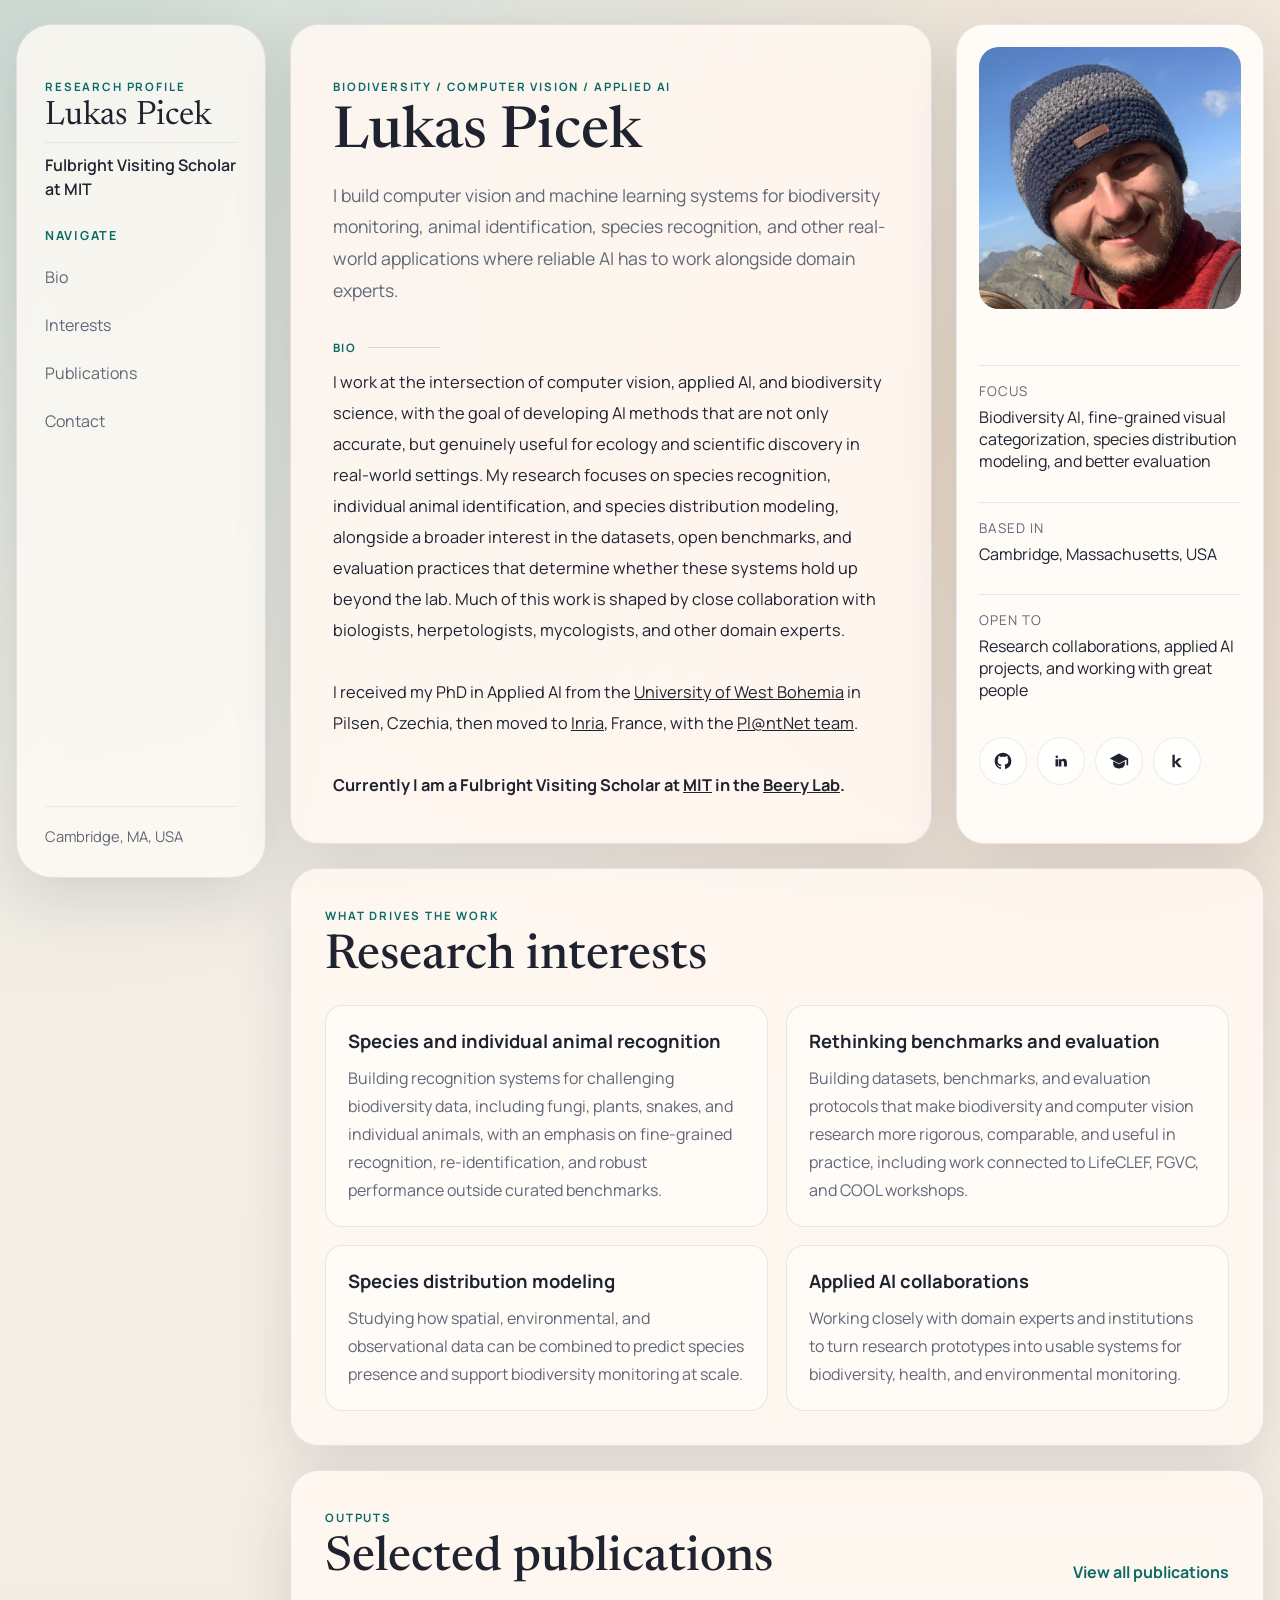
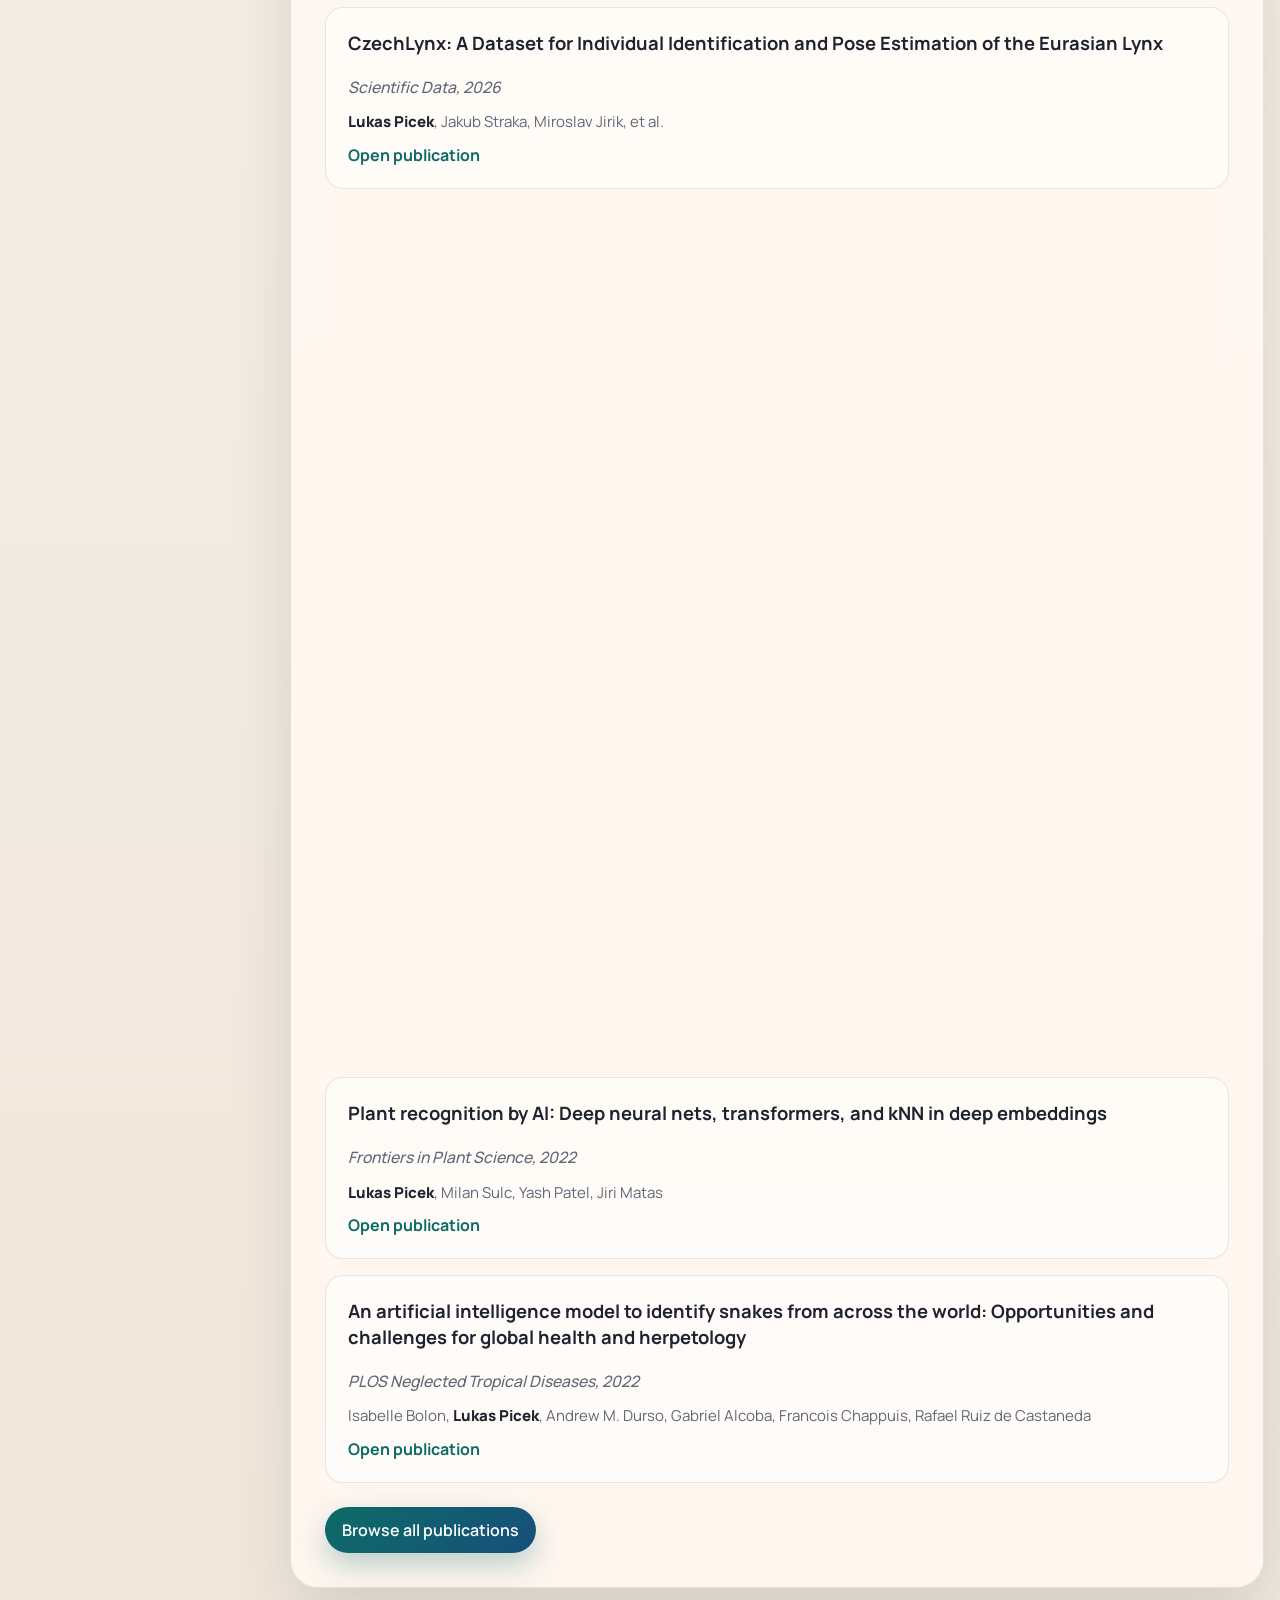
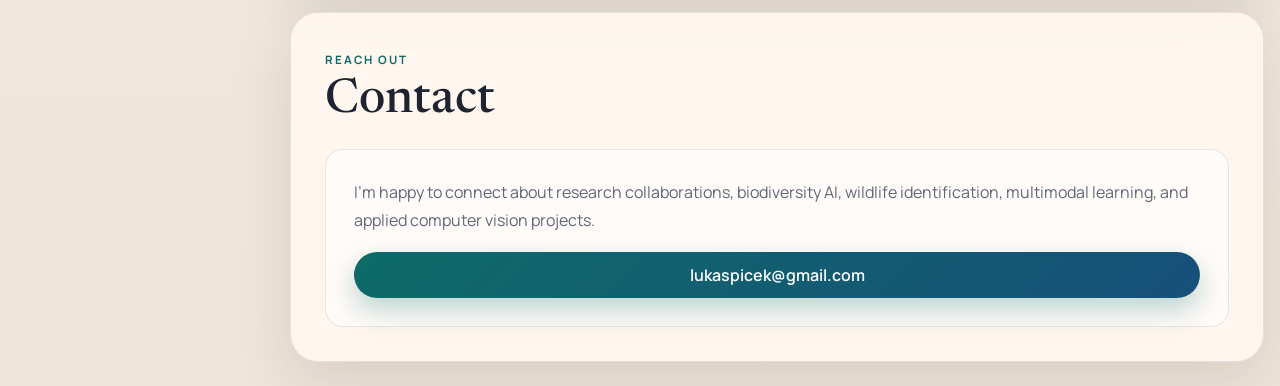
==== index.html @ 37bd2358 "Initial commit. First version with Publication List." ====
<!DOCTYPE html>
<html lang="en">
  <head>
    <meta charset="UTF-8" />
    <meta name="viewport" content="width=device-width, initial-scale=1.0" />
    <title>Research Profile</title>
    <meta
      name="description"
      content="A research profile site for showcasing publications, projects, and academic work."
    />
    <link rel="preconnect" href="https://fonts.googleapis.com" />
    <link rel="preconnect" href="https://fonts.gstatic.com" crossorigin />
    <link
      href="https://fonts.googleapis.com/css2?family=Newsreader:opsz,wght@6..72,400;6..72,500;6..72,700&family=Manrope:wght@400;500;600;700&display=swap"
      rel="stylesheet"
    />
    <link rel="stylesheet" href="./styles.css" />
    <script defer src="./data/profile-base.js"></script>
    <script defer src="./data/publications.js"></script>
    <script defer src="./js/common.js"></script>
    <script defer src="./js/home.js"></script>
  </head>
  <body>
    <div class="page-shell">
      <aside class="sidebar">
        <div class="sidebar__inner">
          <div class="sidebar__top">
            <a class="brand" href="#top">
              <span class="brand__eyebrow">Research Profile</span>
              <span id="nav-name" class="brand__name">Your Name</span>
            </a>

            <div class="sidebar__identity">
              <p id="nav-role" class="sidebar__role">Assistant Professor of Something Interesting</p>
            </div>
          </div>

          <div class="sidebar__middle">
            <p class="sidebar__label">Navigate</p>
            <nav class="site-nav" aria-label="Section navigation">
              <a href="#bio">Bio</a>
              <a href="#interests">Interests</a>
              <a href="#publications">Publications</a>
              <a href="#contact">Contact</a>
            </nav>
          </div>

          <div class="sidebar__meta">
            <p>Cambridge, MA, USA</p>
          </div>
        </div>
      </aside>

      <main id="top" class="content">
        <section class="hero">
          <div class="hero__copy">
            <p id="hero-kicker" class="hero__kicker">Computing x Society x Systems</p>
            <h1 id="hero-name">Your Name</h1>
            <p id="hero-summary" class="hero__summary">
              I study how machine learning systems can support rigorous, human-centered
              research in high-stakes domains.
            </p>

            <div class="hero__bio">
              <div class="hero__bio-header">
                <span class="hero__bio-label">Bio</span>
              </div>
              <p id="bio-paragraph-1" class="hero__bio-block"></p>
            </div>
          </div>

          <div class="hero__card">
            <div class="portrait-frame">
              <img
                id="profile-image"
                src="https://images.unsplash.com/photo-1494790108377-be9c29b29330?auto=format&fit=crop&w=900&q=80"
                alt="Portrait placeholder for researcher profile"
              />
            </div>

            <dl class="quick-facts">
              <div>
                <dt>Focus</dt>
                <dd id="fact-focus">Trustworthy AI, HCI, computational social science</dd>
              </div>
              <div>
                <dt>Based in</dt>
                <dd id="fact-location">New York, NY</dd>
              </div>
              <div>
                <dt>Open to</dt>
                <dd id="fact-collab">Collaborations, advising, invited talks</dd>
              </div>
            </dl>

            <div id="hero-links" class="link-row hero__links-under-photo" aria-label="External profile links"></div>
          </div>
        </section>

        <section id="interests" class="panel">
          <div class="section-heading">
            <span>What drives the work</span>
            <h2>Research interests</h2>
          </div>
          <div id="interests-list" class="interest-grid"></div>
        </section>

        <section id="publications" class="panel">
          <div class="section-heading section-heading--with-action">
            <div>
              <span>Outputs</span>
              <h2>Selected publications</h2>
            </div>
            <a class="section-link" href="./publications.html">View all publications</a>
          </div>
          <div id="publications-list" class="stack-list"></div>
          <div class="panel__actions">
            <a class="button-link" href="./publications.html">Browse all publications</a>
          </div>
        </section>

        <section id="contact" class="panel panel--contact">
          <div class="section-heading">
            <span>Reach out</span>
            <h2>Contact</h2>
          </div>
          <div class="contact-card">
            <p id="contact-copy">
              I’m always happy to connect about research collaborations, speaking
              invitations, and opportunities for students.
            </p>
            <a id="contact-email" class="button-link" href="mailto:your.email@example.com">
              your.email@example.com
            </a>
          </div>
        </section>
      </main>
    </div>
  </body>
</html>
---- styles.css ----
:root {
  --bg: #f4efe7;
  --bg-soft: rgba(255, 251, 246, 0.78);
  --surface: rgba(255, 248, 241, 0.9);
  --surface-strong: rgba(255, 252, 248, 0.97);
  --text: #1f2330;
  --muted: #616776;
  --accent: #0d6b67;
  --accent-soft: rgba(13, 107, 103, 0.12);
  --line: rgba(31, 35, 48, 0.1);
  --shadow: 0 20px 60px rgba(31, 35, 48, 0.12);
  --radius: 28px;
  --radius-sm: 18px;
  --sidebar-width: 250px;
}

* {
  box-sizing: border-box;
}

html {
  scroll-behavior: smooth;
}

body {
  margin: 0;
  min-height: 100vh;
  font-family: "Manrope", "Avenir Next", "Segoe UI", sans-serif;
  color: var(--text);
  background:
    radial-gradient(circle at top left, rgba(13, 107, 103, 0.18), transparent 28%),
    radial-gradient(circle at 85% 12%, rgba(183, 125, 74, 0.22), transparent 24%),
    linear-gradient(180deg, #f7f2eb 0%, #efe6da 100%);
}

img {
  max-width: 100%;
  display: block;
}

a {
  color: inherit;
}

.page-shell {
  width: min(1380px, calc(100% - 32px));
  margin: 24px auto;
  display: grid;
  grid-template-columns: var(--sidebar-width) minmax(0, 1fr);
  gap: 24px;
}

.page-shell--subpage {
  align-items: start;
}

.sidebar,
.panel,
.hero__card {
  backdrop-filter: blur(18px);
  -webkit-backdrop-filter: blur(18px);
}

.sidebar {
  position: sticky;
  top: 24px;
  align-self: start;
  min-height: calc(100vh - 48px);
  border: 1px solid var(--line);
  background: var(--bg-soft);
  border-radius: calc(var(--radius) + 8px);
  box-shadow: var(--shadow);
}

.sidebar__inner {
  display: flex;
  flex-direction: column;
  justify-content: flex-start;
  min-height: calc(100vh - 48px);
  padding: 28px;
}

.sidebar__top,
.sidebar__middle {
  display: grid;
  gap: 12px;
  margin-top: 26px;
}

.sidebar__top {
  gap: 10px;
}

.brand {
  display: inline-flex;
  flex-direction: column;
  gap: 6px;
  text-decoration: none;
}

.brand__eyebrow,
.section-heading span,
.hero__kicker {
  text-transform: uppercase;
  letter-spacing: 0.16em;
  font-size: 0.72rem;
  font-weight: 700;
  color: var(--accent);
}

.brand__name {
  font-family: "Newsreader", Georgia, serif;
  font-size: 2.1rem;
  line-height: 0.96;
}

.sidebar__identity {
  display: grid;
  gap: 6px;
  padding-top: 10px;
  border-top: 1px solid rgba(31, 35, 48, 0.08);
}

.sidebar__role,
.sidebar__label,
.sidebar__meta p {
  margin: 0;
}

.sidebar__role {
  color: var(--text);
  font-weight: 600;
  line-height: 1.5;
}

.sidebar__label {
  text-transform: uppercase;
  letter-spacing: 0.14em;
  font-size: 0.78rem;
  font-weight: 700;
  color: var(--accent);
}

.site-nav {
  display: grid;
  gap: 6px;
}

.site-nav a {
  display: block;
  padding: 10px 0;
  border-radius: 14px;
  text-decoration: none;
  color: var(--muted);
  transition: color 180ms ease, transform 180ms ease, background 180ms ease;
}

.site-nav a:hover,
.site-nav a:focus-visible,
.site-nav a[aria-current="page"] {
  background: rgba(255, 255, 255, 0.72);
  color: var(--text);
  transform: translateX(4px);
}

.sidebar__meta {
  margin-top: auto;
  padding-top: 18px;
  border-top: 1px solid rgba(31, 35, 48, 0.08);
  color: var(--muted);
  font-size: 0.92rem;
  line-height: 1.6;
}

.content {
  display: grid;
  gap: 24px;
}

.hero {
  display: grid;
  grid-template-columns: minmax(0, 1.5fr) minmax(260px, 0.72fr);
  gap: 24px;
  align-items: stretch;
}

.hero__copy,
.panel,
.hero__card {
  border: 1px solid var(--line);
  border-radius: var(--radius);
  background: var(--surface);
  box-shadow: var(--shadow);
}

.hero__copy {
  position: relative;
  overflow: hidden;
  padding: 42px;
}

.hero__copy::after {
  content: "";
  position: absolute;
  inset: auto -10% -35% auto;
  width: 240px;
  height: 240px;
  border-radius: 999px;
  background: linear-gradient(135deg, rgba(13, 107, 103, 0.18), rgba(183, 125, 74, 0.05));
}

.hero h1,
.section-heading h2 {
  margin: 0;
  font-family: "Newsreader", Georgia, serif;
  font-weight: 500;
}

.hero h1 {
  margin-top: 12px;
  font-size: clamp(2.2rem, 4.6vw, 3.6rem);
  line-height: 0.98;
  max-width: 11ch;
}

.hero__summary {
  max-width: 58ch;
  font-size: 1.1rem;
  line-height: 1.8;
  color: var(--muted);
}

.hero__bio {
  margin-top: 34px;
  display: grid;
  gap: 12px;
  max-width: 64ch;
  position: relative;
  z-index: 1;
}

.hero__bio-header {
  display: flex;
  align-items: center;
  gap: 12px;
}

.hero__bio-header::after {
  content: "";
  width: 72px;
  height: 1px;
  background: rgba(31, 35, 48, 0.14);
}

.hero__bio-label {
  text-transform: uppercase;
  letter-spacing: 0.12em;
  font-size: 0.72rem;
  font-weight: 700;
  color: var(--accent);
}

.hero__bio-block {
  margin: 0;
  color: var(--text);
  font-size: 1.02rem;
  line-height: 1.9;
  text-wrap: pretty;
}

.link-row {
  display: flex;
  flex-wrap: wrap;
  gap: 12px;
  position: relative;
  z-index: 1;
}

.hero__links-under-photo {
  padding-top: 4px;
  gap: 10px;
}

.profile-link,
.button-link {
  display: inline-flex;
  align-items: center;
  justify-content: center;
  min-height: 46px;
  padding: 0 16px;
  border-radius: 999px;
  text-decoration: none;
  font-weight: 600;
  border: 1px solid transparent;
  transition: transform 180ms ease, box-shadow 180ms ease, background 180ms ease;
}

.profile-link {
  width: 48px;
  height: 48px;
  min-width: 48px;
  min-height: 48px;
  background: rgba(255, 255, 255, 0.78);
  border-color: rgba(31, 35, 48, 0.08);
  padding: 0;
  border-radius: 999px;
  aspect-ratio: 1 / 1;
}

.button-link {
  color: white;
  background: linear-gradient(135deg, #0d6b67, #174f7a);
  box-shadow: 0 12px 28px rgba(13, 107, 103, 0.28);
}

.profile-link:hover,
.profile-link:focus-visible,
.button-link:hover,
.button-link:focus-visible {
  transform: translateY(-2px);
}

.profile-link svg {
  width: 20px;
  height: 20px;
  fill: currentColor;
}

.hero__card {
  padding: 22px;
  display: grid;
  gap: 20px;
  background: var(--surface-strong);
}

.portrait-frame {
  overflow: hidden;
  aspect-ratio: 1 / 1;
  border-radius: calc(var(--radius) - 8px);
  background: linear-gradient(180deg, #d8e4de, #f2ded0);
}

.portrait-frame img {
  width: 100%;
  height: 100%;
  object-fit: cover;
  object-position: center 28%;
}

.quick-facts {
  display: grid;
  gap: 18px;
  margin: 0;
}

.quick-facts div {
  padding-top: 16px;
  border-top: 1px solid var(--line);
}

.quick-facts dt {
  margin-bottom: 6px;
  color: var(--muted);
  font-size: 0.84rem;
  text-transform: uppercase;
  letter-spacing: 0.08em;
}

.quick-facts dd {
  margin: 0;
  font-size: 1rem;
}

.panel {
  padding: 34px;
}

.panel__actions {
  margin-top: 24px;
}

.section-heading {
  margin-bottom: 24px;
}

.section-heading--with-action {
  display: flex;
  align-items: end;
  justify-content: space-between;
  gap: 16px;
}

.section-heading h2 {
  margin-top: 8px;
  font-size: clamp(2rem, 4vw, 3rem);
}

.section-link {
  text-decoration: none;
  color: var(--accent);
  font-weight: 700;
  white-space: nowrap;
}

.interest-grid,
.card-grid {
  display: grid;
  gap: 18px;
}

.interest-grid {
  grid-template-columns: repeat(2, minmax(0, 1fr));
}

.interest-card,
.project-card,
.publication-item,
.timeline-item,
.contact-card {
  border: 1px solid var(--line);
  border-radius: var(--radius-sm);
  background: rgba(255, 255, 255, 0.58);
}

.interest-card,
.project-card,
.publication-item,
.timeline-item {
  padding: 22px;
}

.interest-card h3,
.project-card h3,
.publication-item h3 {
  margin: 0 0 10px;
  font-size: 1.15rem;
}

.interest-card p,
.project-card p,
.publication-item p,
.timeline-item p,
.contact-card p {
  margin: 0;
  line-height: 1.75;
  color: var(--muted);
}

.project-card {
  display: grid;
  gap: 14px;
}

.project-card__meta {
  font-size: 0.88rem;
  color: var(--accent);
  font-weight: 700;
  letter-spacing: 0.08em;
  text-transform: uppercase;
}

.project-card__link {
  width: fit-content;
  color: var(--accent);
  text-decoration: none;
  font-weight: 700;
}

.stack-list,
.timeline {
  display: grid;
  gap: 16px;
}

.publication-item {
  position: relative;
  display: grid;
  gap: 8px;
}

.publication-item__meta {
  max-width: calc(100% - 132px);
  color: var(--text);
  font-size: 0.98rem;
  font-style: italic;
  font-weight: 500;
  line-height: 1.6;
}

.publication-item__authors {
  margin-top: 2px;
  color: var(--muted);
  font-size: 0.94rem;
  line-height: 1.7;
}

.publication-item__authors strong {
  color: var(--text);
  font-weight: 800;
}

.publication-year-group {
  display: grid;
  gap: 16px;
}

.publication-year-group + .publication-year-group {
  margin-top: 8px;
}

.publication-year-group__header {
  display: grid;
  gap: 6px;
}

.publication-year-group__year {
  margin: 0;
  font-family: "Newsreader", Georgia, serif;
  font-size: 2rem;
  font-weight: 500;
  line-height: 1;
}

.publication-filter-bar {
  display: flex;
  flex-wrap: wrap;
  align-items: center;
  gap: 12px 16px;
}

.publication-filter-bar--hero {
  margin-top: 18px;
}

.publication-filters {
  display: flex;
  flex-wrap: wrap;
  gap: 10px;
  margin-bottom: 22px;
  flex: 1 1 100%;
}

.publication-filters--hero {
  margin-bottom: 0;
}

.publication-year-filter {
  display: flex;
  align-items: center;
  gap: 10px;
}

.publication-year-filter__label {
  color: var(--accent);
  font-size: 0.82rem;
  font-weight: 700;
  letter-spacing: 0.08em;
  text-transform: uppercase;
}

.publication-year-filter__select {
  min-height: 40px;
  padding: 0 40px 0 14px;
  border: 1px solid rgba(31, 35, 48, 0.08);
  border-radius: 999px;
  background: rgba(255, 255, 255, 0.7);
  color: var(--text);
  font: inherit;
  font-size: 0.92rem;
  appearance: none;
  -webkit-appearance: none;
  -moz-appearance: none;
  background-image:
    linear-gradient(45deg, transparent 50%, var(--muted) 50%),
    linear-gradient(135deg, var(--muted) 50%, transparent 50%);
  background-position:
    calc(100% - 18px) calc(50% - 2px),
    calc(100% - 12px) calc(50% - 2px);
  background-size: 6px 6px, 6px 6px;
  background-repeat: no-repeat;
}

.publication-filter {
  display: inline-flex;
  align-items: center;
  min-height: 38px;
  padding: 0 14px;
  border: 1px solid rgba(31, 35, 48, 0.08);
  border-radius: 999px;
  background: rgba(255, 255, 255, 0.7);
  color: var(--muted);
  font: inherit;
  font-size: 0.9rem;
  font-weight: 600;
  cursor: pointer;
  transition: background 180ms ease, color 180ms ease, transform 180ms ease, border-color 180ms ease;
}

.publication-filter:hover,
.publication-filter:focus-visible {
  color: var(--text);
  transform: translateY(-1px);
}

.publication-filter.is-active {
  background: rgba(13, 107, 103, 0.12);
  border-color: rgba(13, 107, 103, 0.2);
  color: var(--accent);
}

.publication-empty-state {
  margin: 0;
  padding: 18px 0 4px;
  color: var(--muted);
  line-height: 1.7;
}

.publication-item__badge {
  position: absolute;
  top: 18px;
  right: 18px;
  display: inline-flex;
  align-items: center;
  gap: 6px;
  padding: 7px 10px;
  border-radius: 999px;
  background: var(--accent-soft);
  color: var(--accent);
  font-size: 0.82rem;
  font-weight: 700;
  line-height: 1;
  letter-spacing: 0.04em;
  text-transform: uppercase;
}

.publication-item__badge-icon {
  font-size: 0.8rem;
  line-height: 1;
}

.timeline-item {
  display: grid;
  grid-template-columns: 140px minmax(0, 1fr);
  gap: 18px;
  align-items: start;
}

.timeline-item__body {
  display: grid;
  gap: 10px;
}

.timeline-item time {
  font-weight: 700;
  color: var(--accent);
}

.contact-card {
  padding: 28px;
  display: grid;
  gap: 18px;
}

.subpage-shell {
  width: min(1080px, calc(100% - 32px));
  margin: 24px auto 40px;
  display: grid;
  gap: 24px;
}

.subpage-hero {
  border: 1px solid var(--line);
  border-radius: calc(var(--radius) + 8px);
  background: var(--bg-soft);
  box-shadow: var(--shadow);
  padding: 32px;
  backdrop-filter: blur(18px);
  -webkit-backdrop-filter: blur(18px);
}

.subpage-hero h1 {
  margin: 10px 0 12px;
  font-family: "Newsreader", Georgia, serif;
  font-size: clamp(2.2rem, 4.6vw, 3.6rem);
  font-weight: 500;
  line-height: 0.98;
}

.subpage-hero__summary {
  max-width: 62ch;
  margin: 0;
  color: var(--muted);
  line-height: 1.8;
}

.subpage-hero__back {
  display: inline-flex;
  align-items: center;
  text-decoration: none;
  color: var(--accent);
  font-weight: 700;
  margin-bottom: 18px;
}

[data-reveal] {
  opacity: 0;
  transform: translateY(16px);
  transition: opacity 600ms ease, transform 600ms ease;
}

[data-reveal].is-visible {
  opacity: 1;
  transform: translateY(0);
}

@media (max-width: 1100px) {
  .page-shell {
    grid-template-columns: 1fr;
  }

  .sidebar {
    position: static;
    min-height: auto;
  }

  .sidebar__inner {
    min-height: auto;
    gap: 28px;
  }

  .hero {
    grid-template-columns: 1fr;
  }
}

@media (max-width: 720px) {
  .page-shell {
    width: min(100% - 20px, 1380px);
    margin: 10px auto 20px;
    gap: 16px;
  }

  .subpage-shell {
    width: min(100% - 20px, 1080px);
    margin: 10px auto 20px;
    gap: 16px;
  }

  .sidebar__inner,
  .hero__copy,
  .panel,
  .subpage-hero,
  .hero__card,
  .contact-card {
    padding: 22px;
  }

  .interest-grid,
  .timeline-item {
    grid-template-columns: 1fr;
  }

  .section-heading--with-action {
    display: block;
  }

  .hero h1 {
    font-size: clamp(2.6rem, 14vw, 4rem);
  }
}
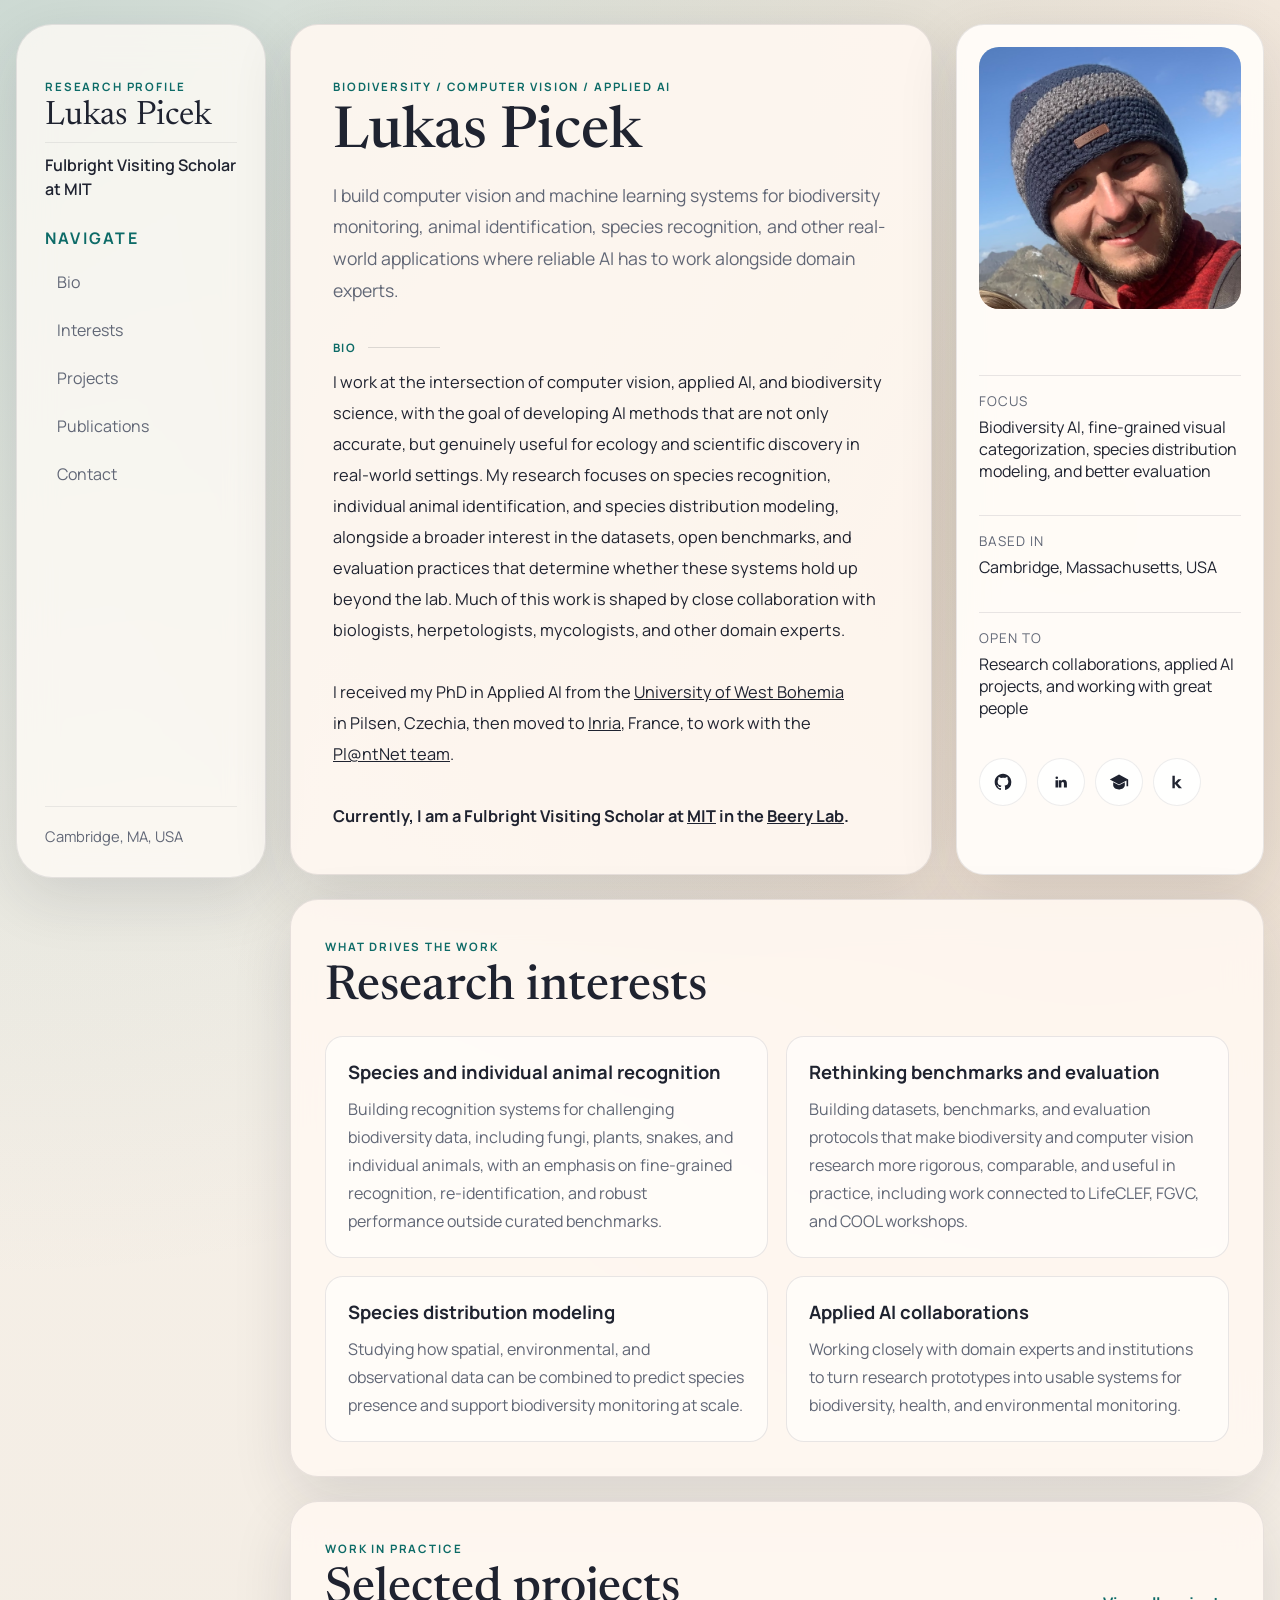
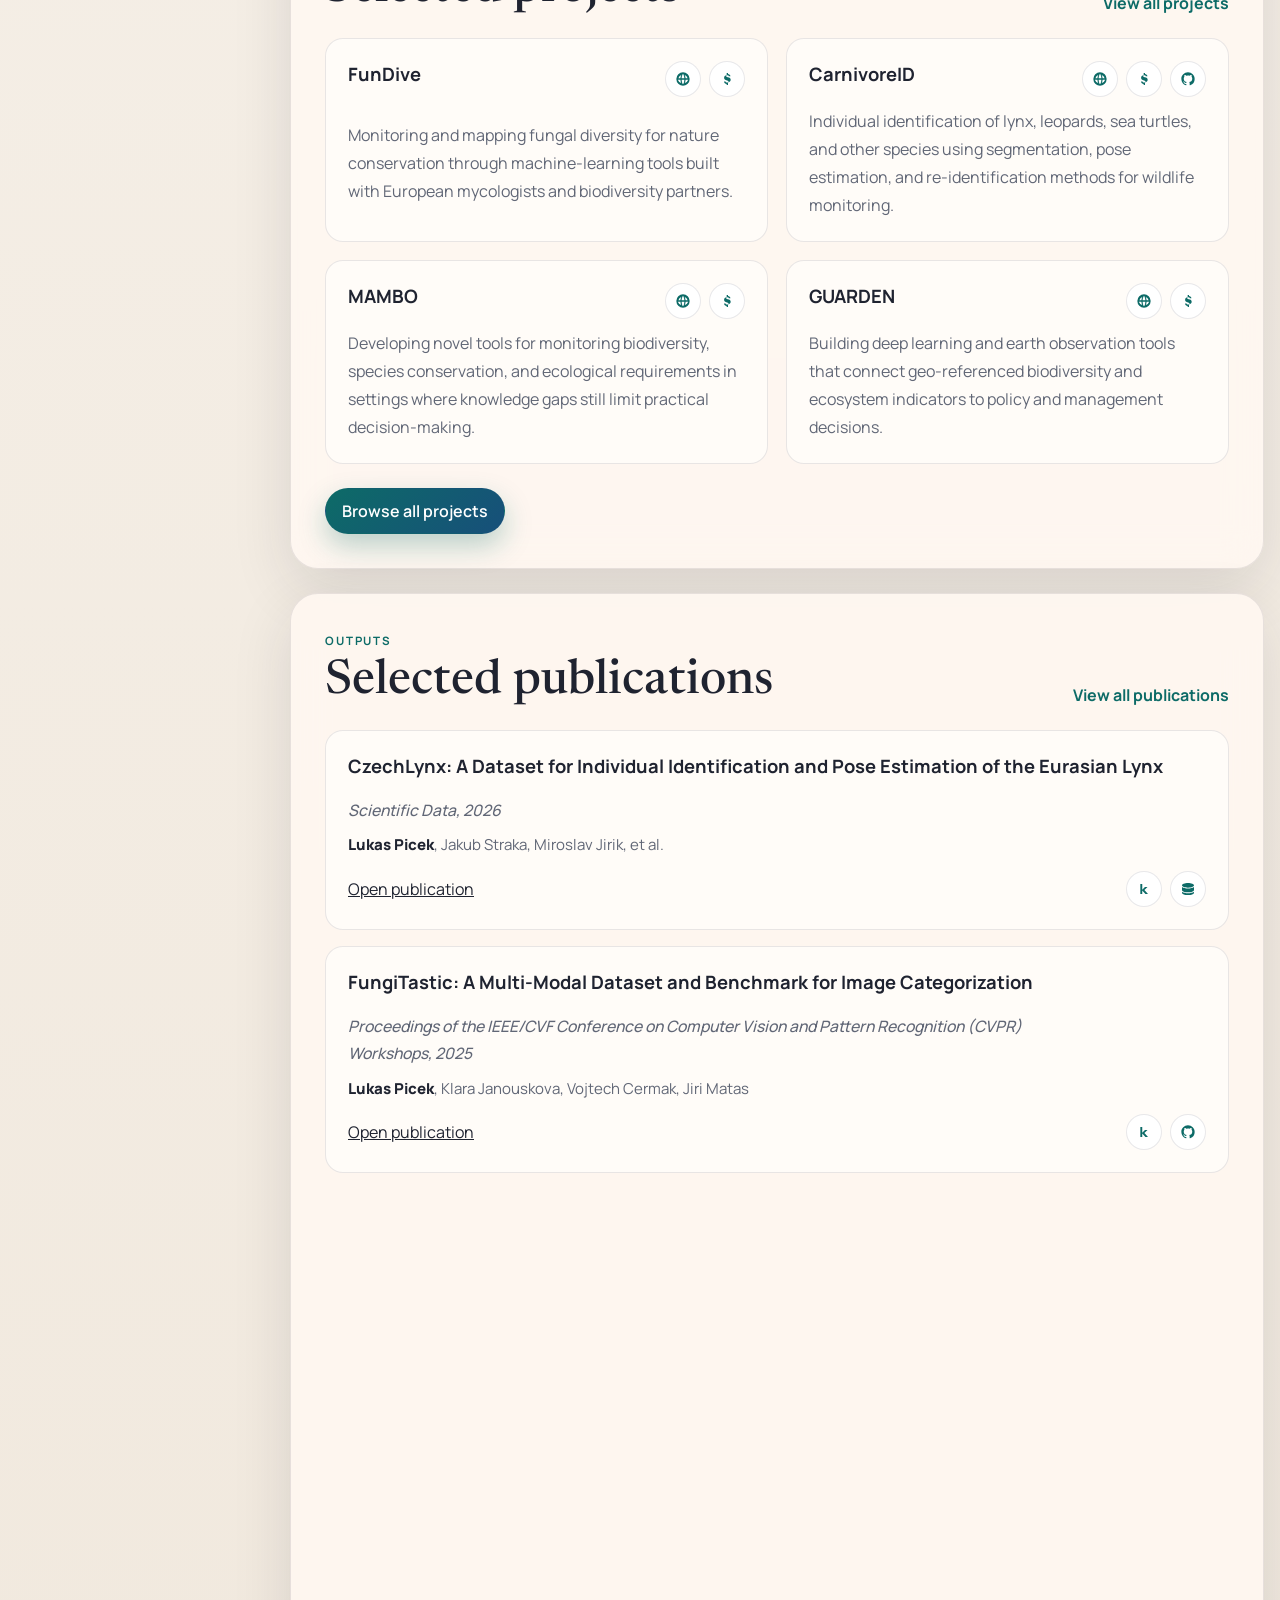
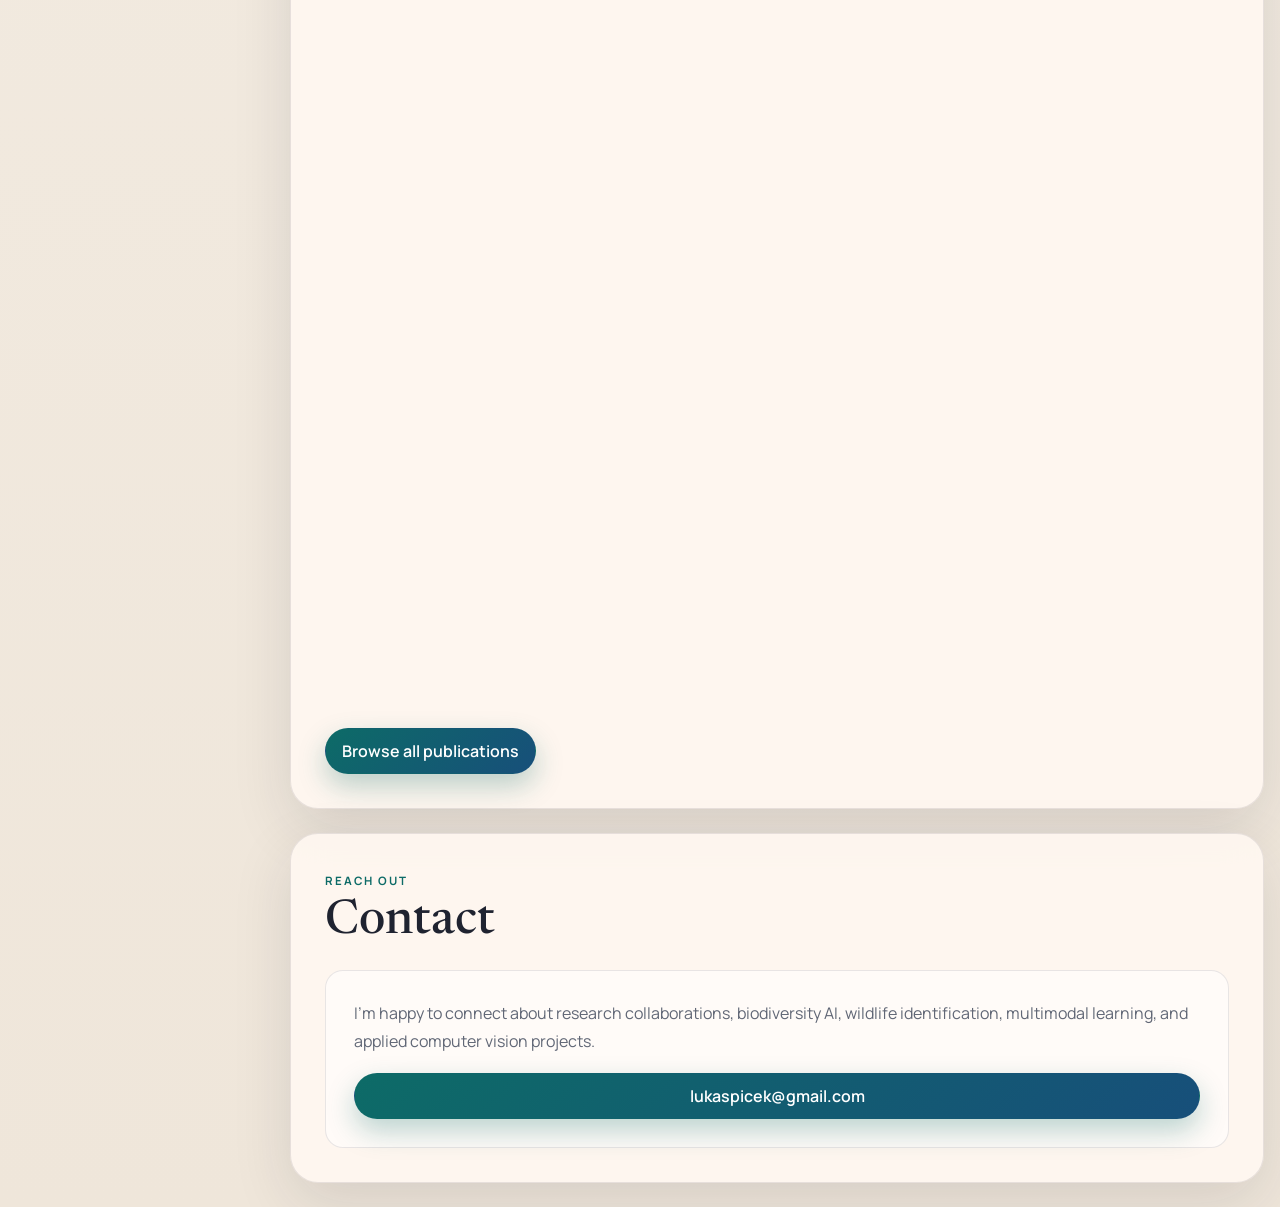
==== commit d26d4121: "feat:projects section added" ====
--- a/index.html
+++ b/index.html
@@ -40,6 +40,7 @@
             <nav class="site-nav" aria-label="Section navigation">
               <a href="#bio">Bio</a>
               <a href="#interests">Interests</a>
+              <a href="#projects">Projects</a>
               <a href="#publications">Publications</a>
               <a href="#contact">Contact</a>
             </nav>
@@ -52,7 +53,7 @@
       </aside>
 
       <main id="top" class="content">
-        <section class="hero">
+        <section id="bio" class="hero">
           <div class="hero__copy">
             <p id="hero-kicker" class="hero__kicker">Computing x Society x Systems</p>
             <h1 id="hero-name">Your Name</h1>
@@ -105,6 +106,20 @@
           <div id="interests-list" class="interest-grid"></div>
         </section>
 
+        <section id="projects" class="panel">
+          <div class="section-heading section-heading--with-action">
+            <div>
+              <span>Work in practice</span>
+              <h2>Selected projects</h2>
+            </div>
+            <a class="section-link" href="./projects.html">View all projects</a>
+          </div>
+          <div id="projects-list" class="card-grid"></div>
+          <div class="panel__actions">
+            <a class="button-link" href="./projects.html">Browse all projects</a>
+          </div>
+        </section>
+
         <section id="publications" class="panel">
           <div class="section-heading section-heading--with-action">
             <div>
--- a/styles.css
+++ b/styles.css
@@ -136,7 +136,7 @@
 .sidebar__label {
   text-transform: uppercase;
   letter-spacing: 0.14em;
-  font-size: 0.78rem;
+  font-size: 1.0rem;
   font-weight: 700;
   color: var(--accent);
 }
@@ -148,7 +148,7 @@
 
 .site-nav a {
   display: block;
-  padding: 10px 0;
+  padding: 10px 12px;
   border-radius: 14px;
   text-decoration: none;
   color: var(--muted);
@@ -412,6 +412,10 @@
   grid-template-columns: repeat(2, minmax(0, 1fr));
 }
 
+.card-grid {
+  grid-template-columns: repeat(2, minmax(0, 1fr));
+}
+
 .interest-card,
 .project-card,
 .publication-item,
@@ -448,22 +452,62 @@
 
 .project-card {
   display: grid;
-  gap: 14px;
-}
-
-.project-card__meta {
-  font-size: 0.88rem;
-  color: var(--accent);
-  font-weight: 700;
-  letter-spacing: 0.08em;
-  text-transform: uppercase;
-}
-
-.project-card__link {
-  width: fit-content;
+  gap: 10px;
+  transition: transform 180ms ease, border-color 180ms ease, background 180ms ease;
+}
+
+.project-card:hover,
+.project-card:focus-visible {
+  transform: translateY(-2px);
+  border-color: rgba(167, 119, 79, 0.34);
+  background: rgba(255, 255, 255, 0.72);
+  outline: none;
+}
+
+.project-card__header {
+  display: flex;
+  align-items: start;
+  justify-content: space-between;
+  gap: 12px;
+}
+
+.project-card__header h3 {
+  margin-bottom: 0;
+}
+
+.project-card__links {
+  display: flex;
+  align-items: center;
+  gap: 8px;
+  flex-shrink: 0;
+}
+
+.project-card__icon-link {
+  width: 36px;
+  height: 36px;
+  display: inline-flex;
+  align-items: center;
+  justify-content: center;
+  border-radius: 999px;
+  border: 1px solid rgba(31, 35, 48, 0.1);
+  background: rgba(255, 255, 255, 0.9);
   color: var(--accent);
   text-decoration: none;
-  font-weight: 700;
+  transition: transform 180ms ease, border-color 180ms ease, background 180ms ease;
+}
+
+.project-card__icon-link svg {
+  width: 16px;
+  height: 16px;
+  fill: currentColor;
+}
+
+.project-card__icon-link:hover,
+.project-card__icon-link:focus-visible {
+  transform: translateY(-1px);
+  border-color: rgba(167, 119, 79, 0.34);
+  background: rgba(255, 255, 255, 1);
+  outline: none;
 }
 
 .stack-list,
@@ -476,6 +520,49 @@
   position: relative;
   display: grid;
   gap: 8px;
+}
+
+.publication-item__links {
+  display: flex;
+  align-items: center;
+  justify-content: space-between;
+  gap: 14px;
+  margin-top: 4px;
+  flex-wrap: wrap;
+}
+
+.publication-item__resource-links {
+  display: flex;
+  align-items: center;
+  gap: 8px;
+}
+
+.publication-item__resource-link {
+  width: 36px;
+  height: 36px;
+  display: inline-flex;
+  align-items: center;
+  justify-content: center;
+  border-radius: 999px;
+  border: 1px solid rgba(31, 35, 48, 0.1);
+  background: rgba(255, 255, 255, 0.9);
+  color: var(--accent);
+  text-decoration: none;
+  transition: transform 180ms ease, border-color 180ms ease, background 180ms ease;
+}
+
+.publication-item__resource-link svg {
+  width: 16px;
+  height: 16px;
+  fill: currentColor;
+}
+
+.publication-item__resource-link:hover,
+.publication-item__resource-link:focus-visible {
+  transform: translateY(-1px);
+  border-color: rgba(167, 119, 79, 0.34);
+  background: rgba(255, 255, 255, 1);
+  outline: none;
 }
 
 .publication-item__meta {
@@ -663,7 +750,7 @@
 
 .subpage-shell {
   width: min(1080px, calc(100% - 32px));
-  margin: 24px auto 40px;
+  margin: 0 auto 40px;
   display: grid;
   gap: 24px;
 }
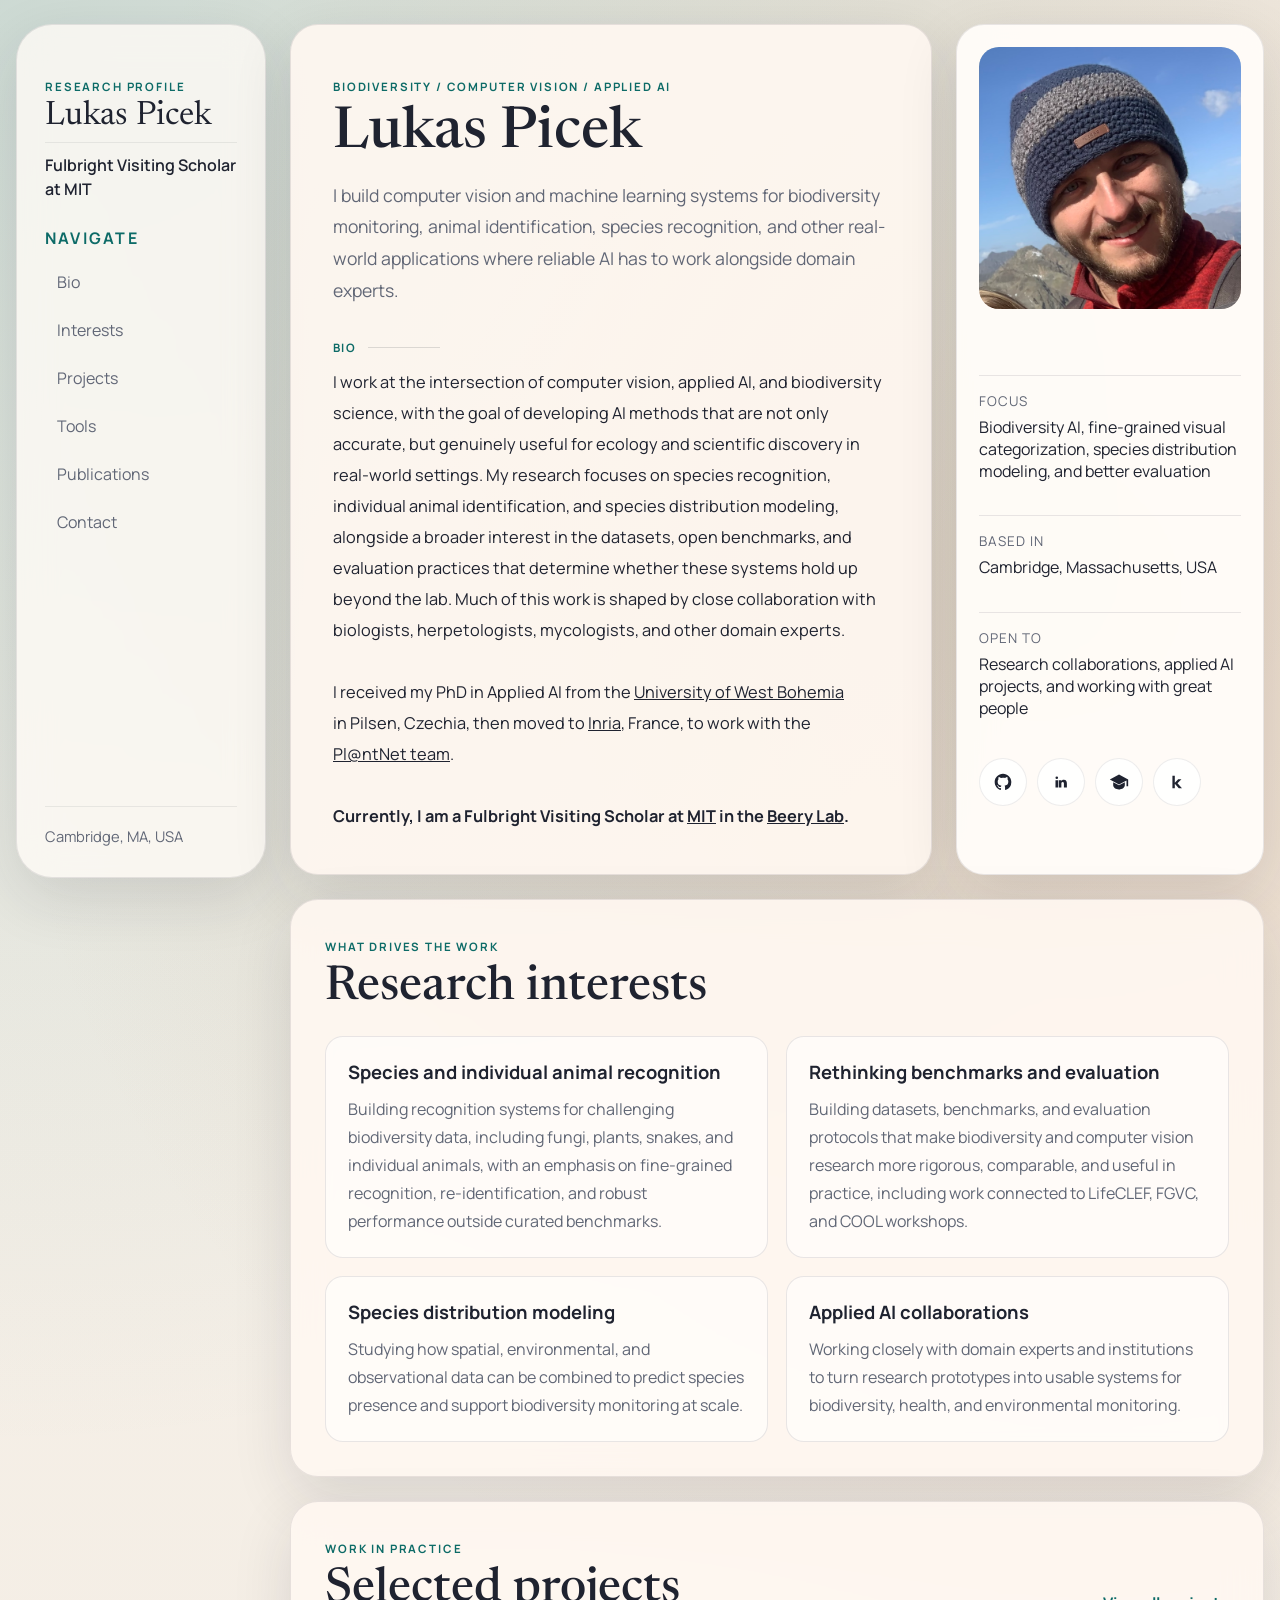
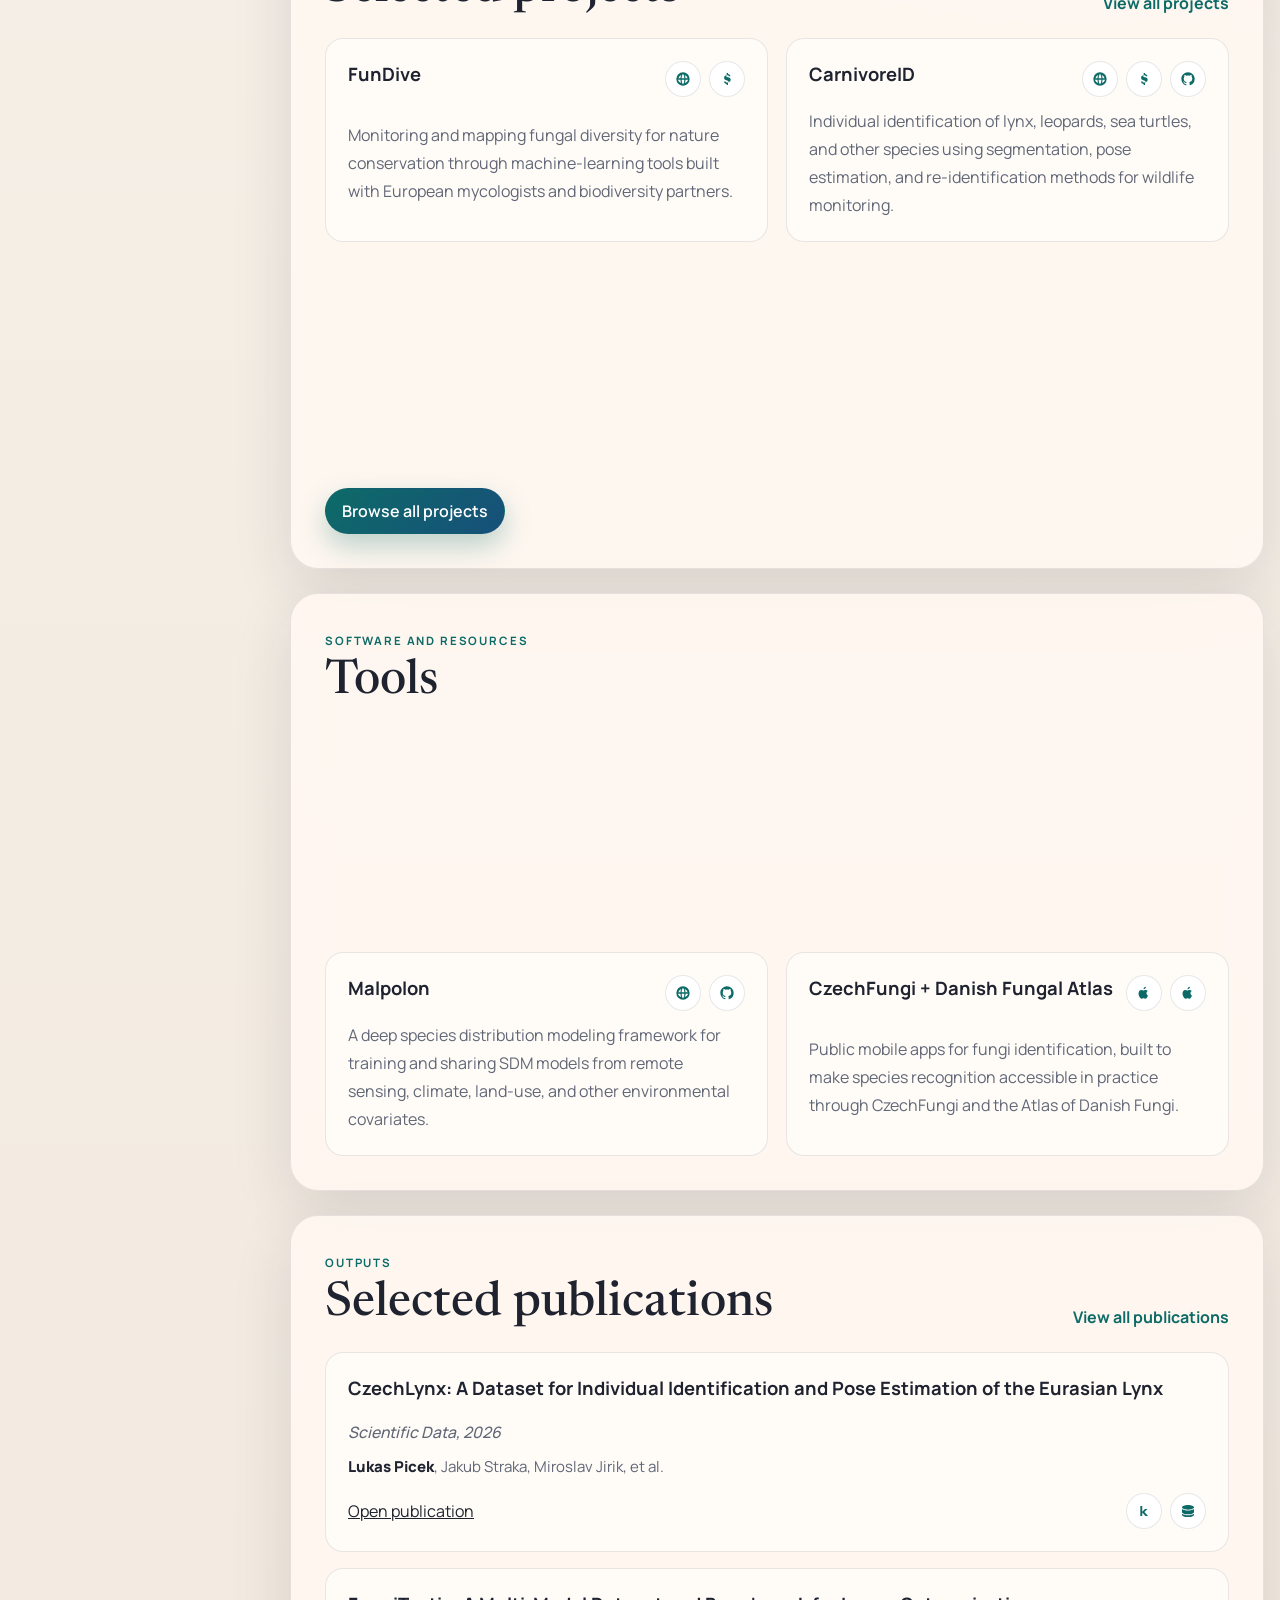
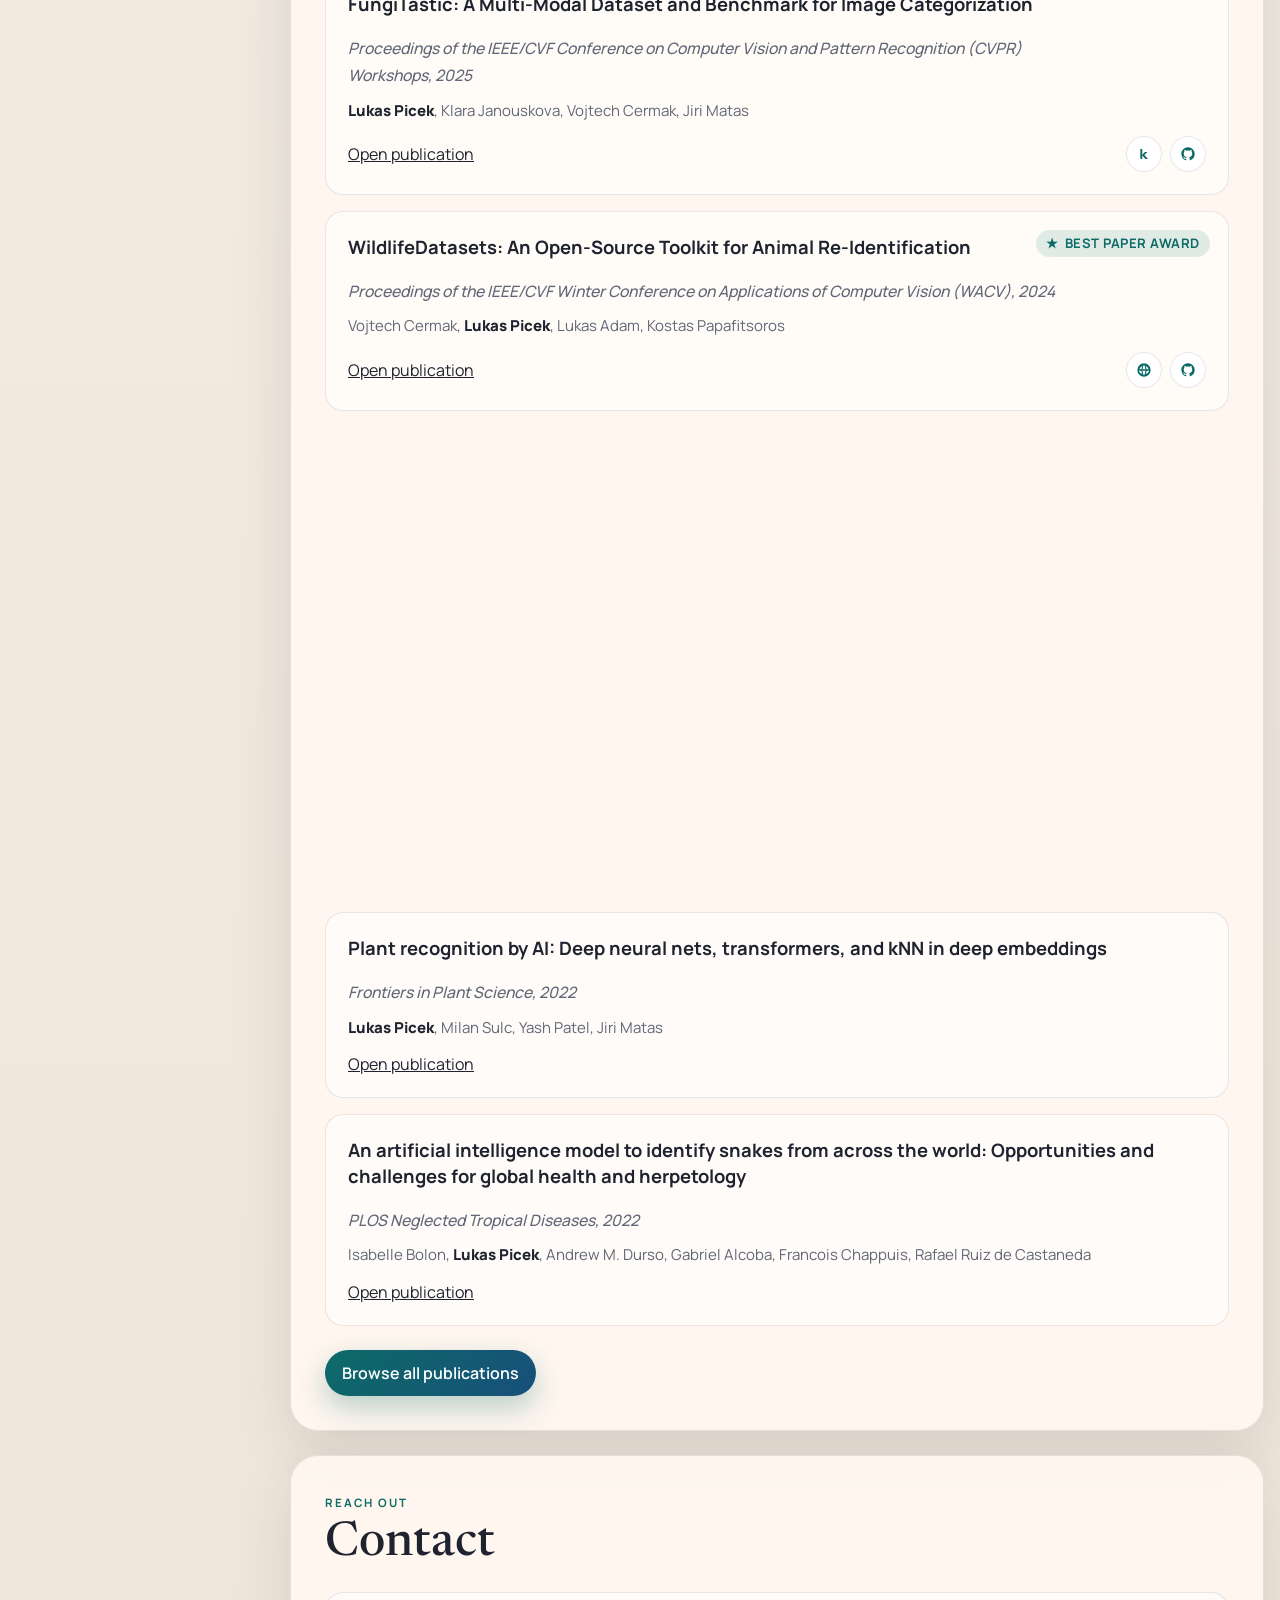
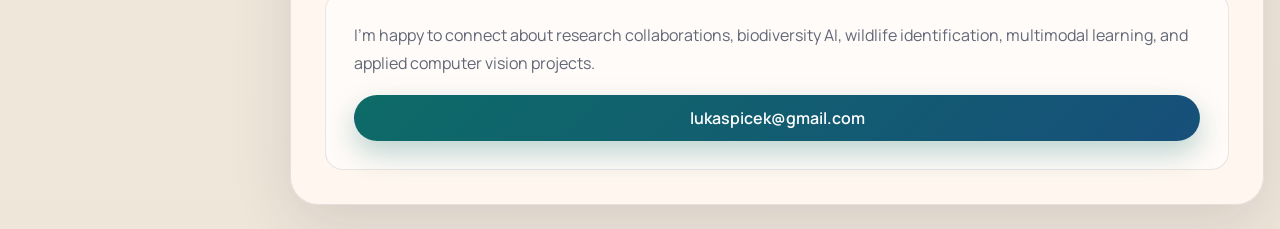
==== commit 16fd8bee: "feat: tools and projects added / updated" ====
--- a/index.html
+++ b/index.html
@@ -41,6 +41,7 @@
               <a href="#bio">Bio</a>
               <a href="#interests">Interests</a>
               <a href="#projects">Projects</a>
+              <a href="#tools">Tools</a>
               <a href="#publications">Publications</a>
               <a href="#contact">Contact</a>
             </nav>
@@ -120,6 +121,14 @@
           </div>
         </section>
 
+        <section id="tools" class="panel">
+          <div class="section-heading">
+            <span>Software and resources</span>
+            <h2>Tools</h2>
+          </div>
+          <div id="tools-list" class="card-grid"></div>
+        </section>
+
         <section id="publications" class="panel">
           <div class="section-heading section-heading--with-action">
             <div>
--- a/styles.css
+++ b/styles.css
@@ -418,6 +418,7 @@
 
 .interest-card,
 .project-card,
+.tool-card,
 .publication-item,
 .timeline-item,
 .contact-card {
@@ -428,6 +429,7 @@
 
 .interest-card,
 .project-card,
+.tool-card,
 .publication-item,
 .timeline-item {
   padding: 22px;
@@ -435,6 +437,7 @@
 
 .interest-card h3,
 .project-card h3,
+.tool-card h3,
 .publication-item h3 {
   margin: 0 0 10px;
   font-size: 1.15rem;
@@ -442,6 +445,7 @@
 
 .interest-card p,
 .project-card p,
+.tool-card p,
 .publication-item p,
 .timeline-item p,
 .contact-card p {
@@ -450,39 +454,46 @@
   color: var(--muted);
 }
 
-.project-card {
+.project-card,
+.tool-card {
   display: grid;
   gap: 10px;
   transition: transform 180ms ease, border-color 180ms ease, background 180ms ease;
 }
 
 .project-card:hover,
-.project-card:focus-visible {
+.project-card:focus-visible,
+.tool-card:hover,
+.tool-card:focus-visible {
   transform: translateY(-2px);
   border-color: rgba(167, 119, 79, 0.34);
   background: rgba(255, 255, 255, 0.72);
   outline: none;
 }
 
-.project-card__header {
+.project-card__header,
+.tool-card__header {
   display: flex;
   align-items: start;
   justify-content: space-between;
   gap: 12px;
 }
 
-.project-card__header h3 {
+.project-card__header h3,
+.tool-card__header h3 {
   margin-bottom: 0;
 }
 
-.project-card__links {
+.project-card__links,
+.tool-card__links {
   display: flex;
   align-items: center;
   gap: 8px;
   flex-shrink: 0;
 }
 
-.project-card__icon-link {
+.project-card__icon-link,
+.tool-card__icon-link {
   width: 36px;
   height: 36px;
   display: inline-flex;
@@ -496,14 +507,17 @@
   transition: transform 180ms ease, border-color 180ms ease, background 180ms ease;
 }
 
-.project-card__icon-link svg {
+.project-card__icon-link svg,
+.tool-card__icon-link svg {
   width: 16px;
   height: 16px;
   fill: currentColor;
 }
 
 .project-card__icon-link:hover,
-.project-card__icon-link:focus-visible {
+.project-card__icon-link:focus-visible,
+.tool-card__icon-link:hover,
+.tool-card__icon-link:focus-visible {
   transform: translateY(-1px);
   border-color: rgba(167, 119, 79, 0.34);
   background: rgba(255, 255, 255, 1);
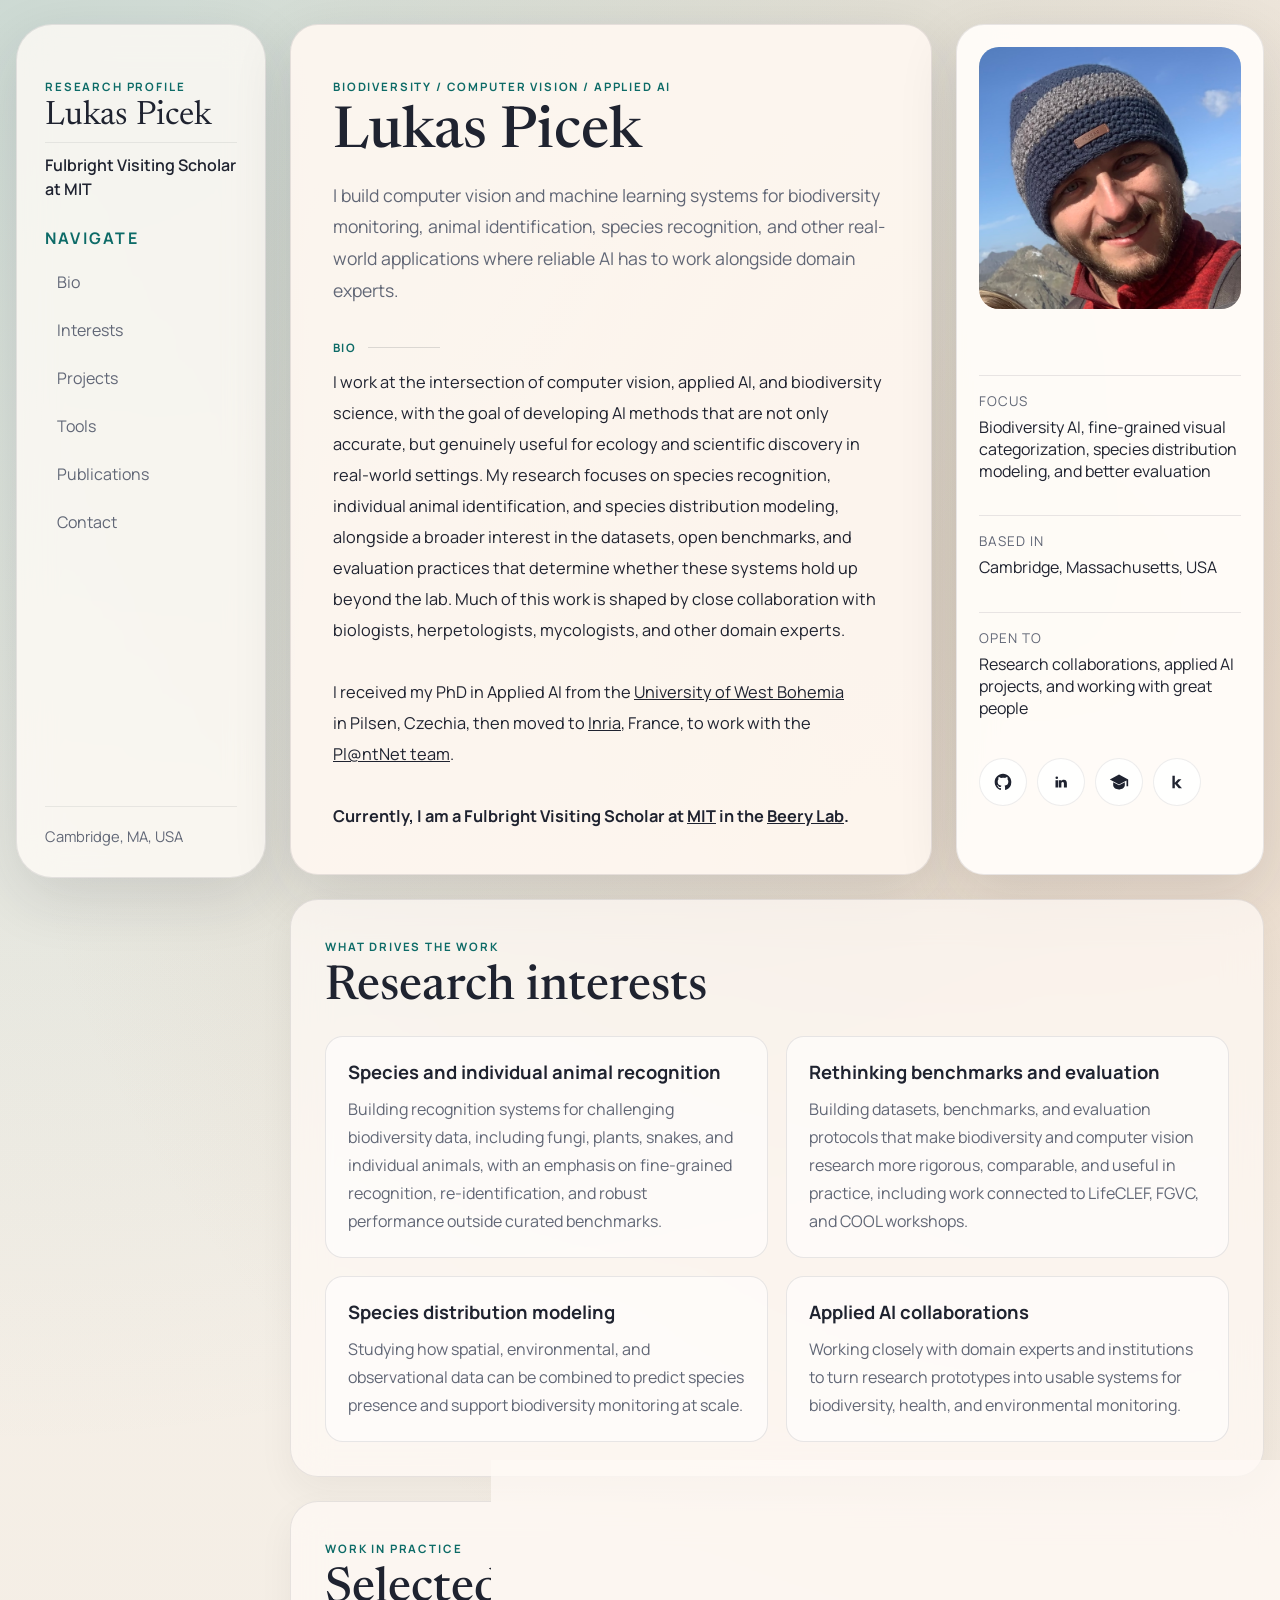
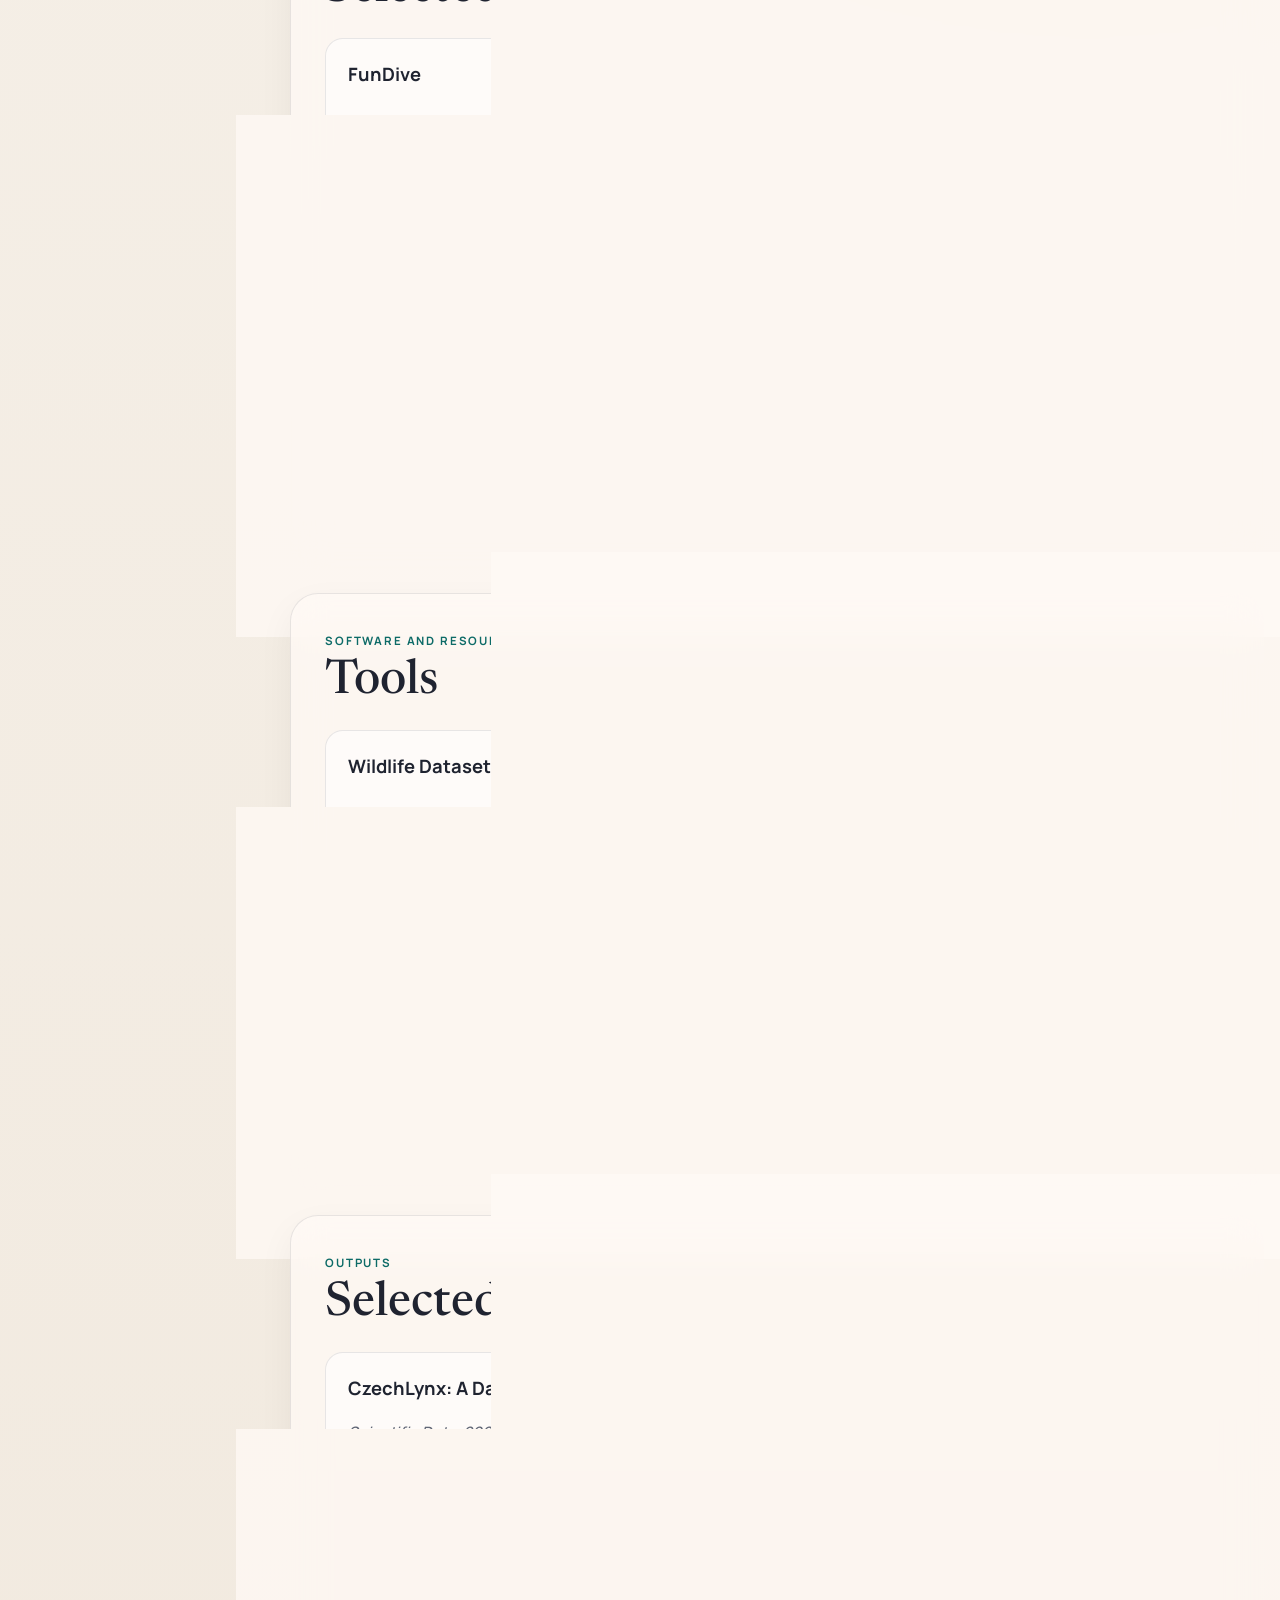
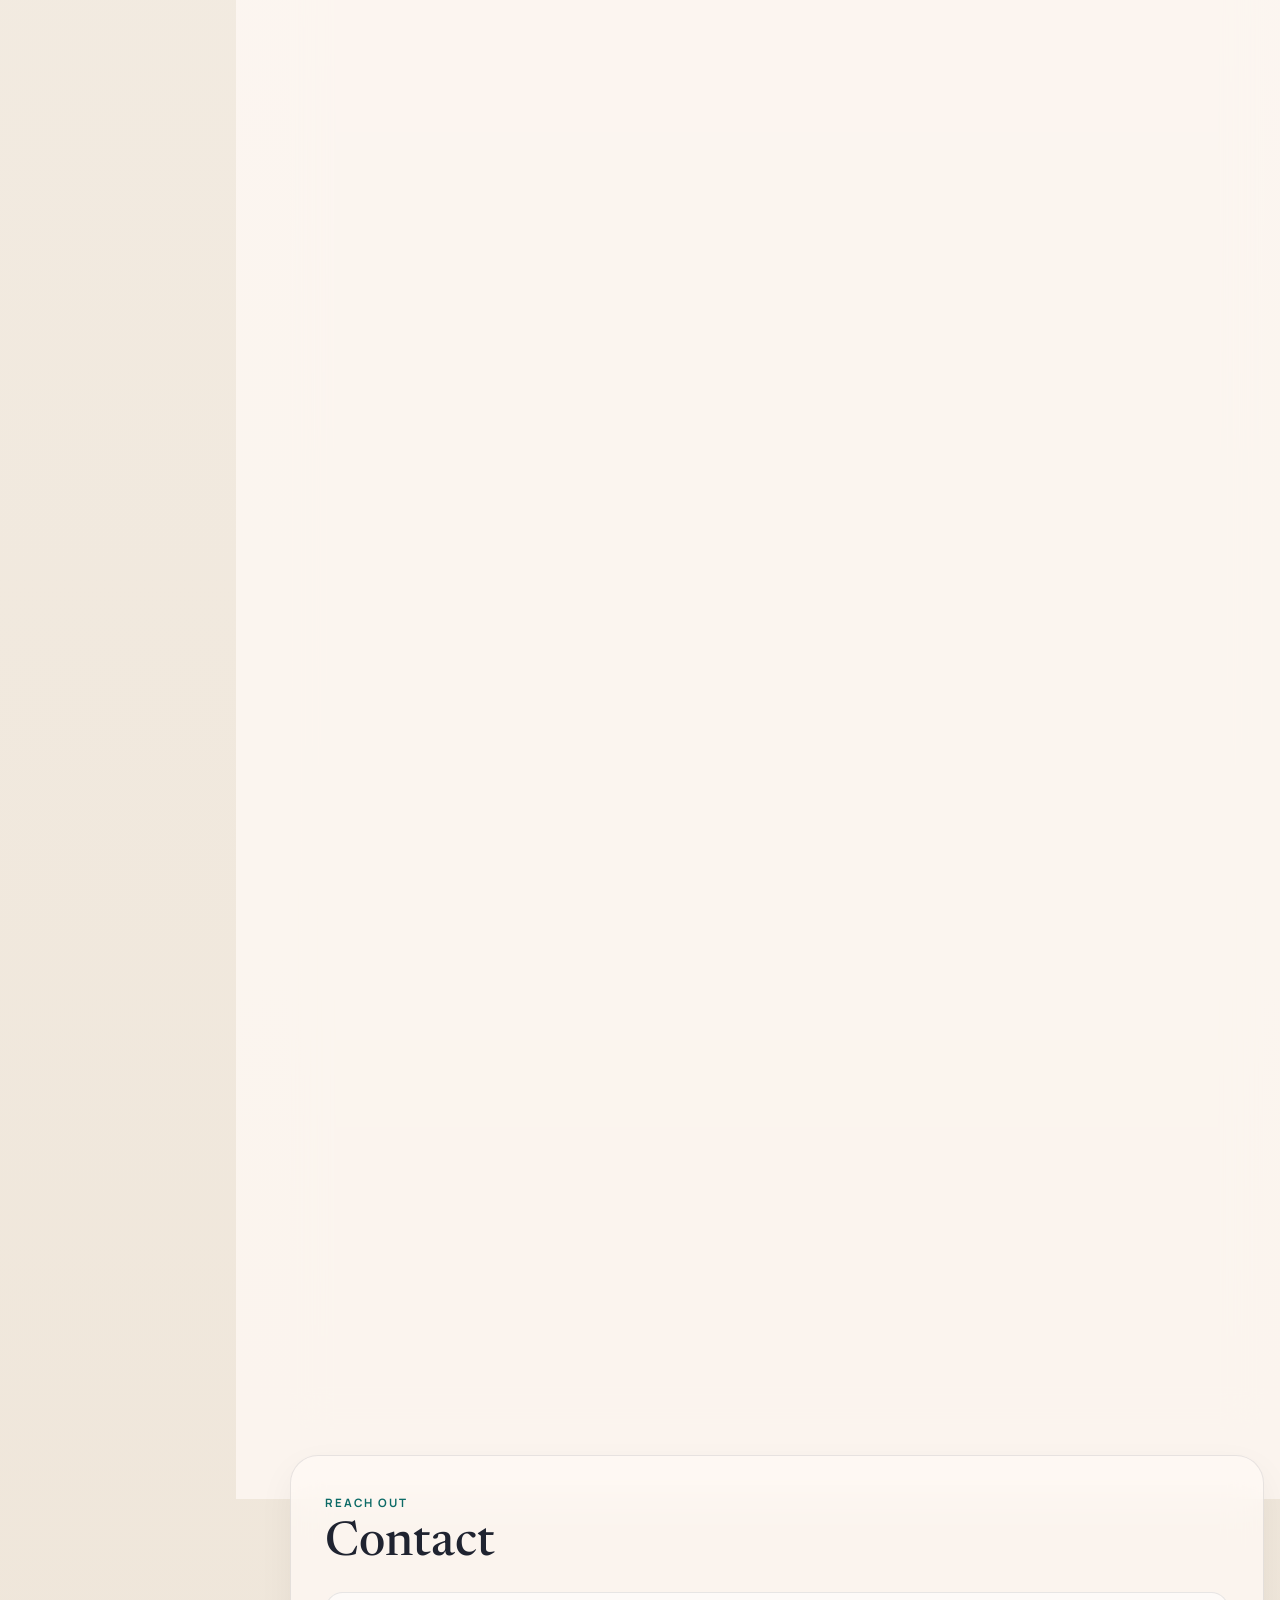
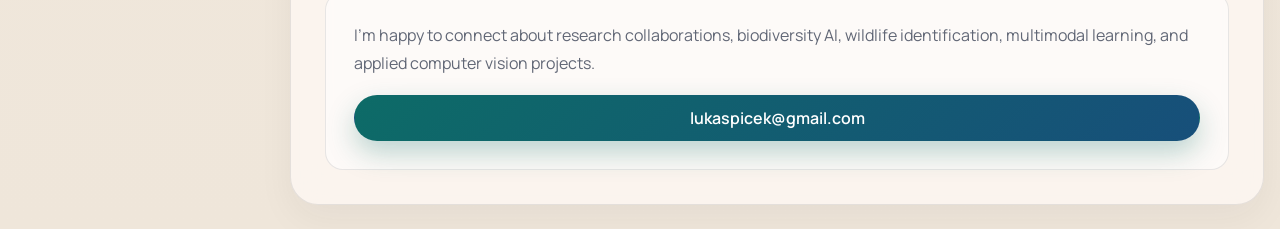
==== commit eb13784e: "feat:analytics" ====
--- a/index.html
+++ b/index.html
@@ -15,6 +15,8 @@
       rel="stylesheet"
     />
     <link rel="stylesheet" href="./styles.css" />
+    <script defer src="./data/site-config.js"></script>
+    <script defer src="./js/analytics.js"></script>
     <script defer src="./data/profile-base.js"></script>
     <script defer src="./data/publications.js"></script>
     <script defer src="./js/common.js"></script>
--- a/styles.css
+++ b/styles.css
@@ -373,6 +373,10 @@
 
 .panel {
   padding: 34px;
+  background: rgba(255, 250, 245, 0.72);
+  border: 1px solid var(--line);
+  border-radius: var(--radius);
+  box-shadow: 0 14px 36px rgba(31, 35, 48, 0.05);
 }
 
 .panel__actions {
@@ -400,6 +404,38 @@
   color: var(--accent);
   font-weight: 700;
   white-space: nowrap;
+}
+
+.panel--interests {
+  background: rgba(255, 250, 245, 0.74);
+}
+
+.panel--projects {
+  background: rgba(253, 248, 242, 0.75);
+}
+
+.panel--tools {
+  background: rgba(250, 248, 242, 0.76);
+}
+
+.panel--publications {
+  background: rgba(247, 248, 244, 0.76);
+}
+
+.panel--interests .section-heading span {
+  color: #9d6e4a;
+}
+
+.panel--projects .section-heading span {
+  color: #a37755;
+}
+
+.panel--tools .section-heading span {
+  color: #83775d;
+}
+
+.panel--publications .section-heading span {
+  color: #5e776c;
 }
 
 .interest-grid,
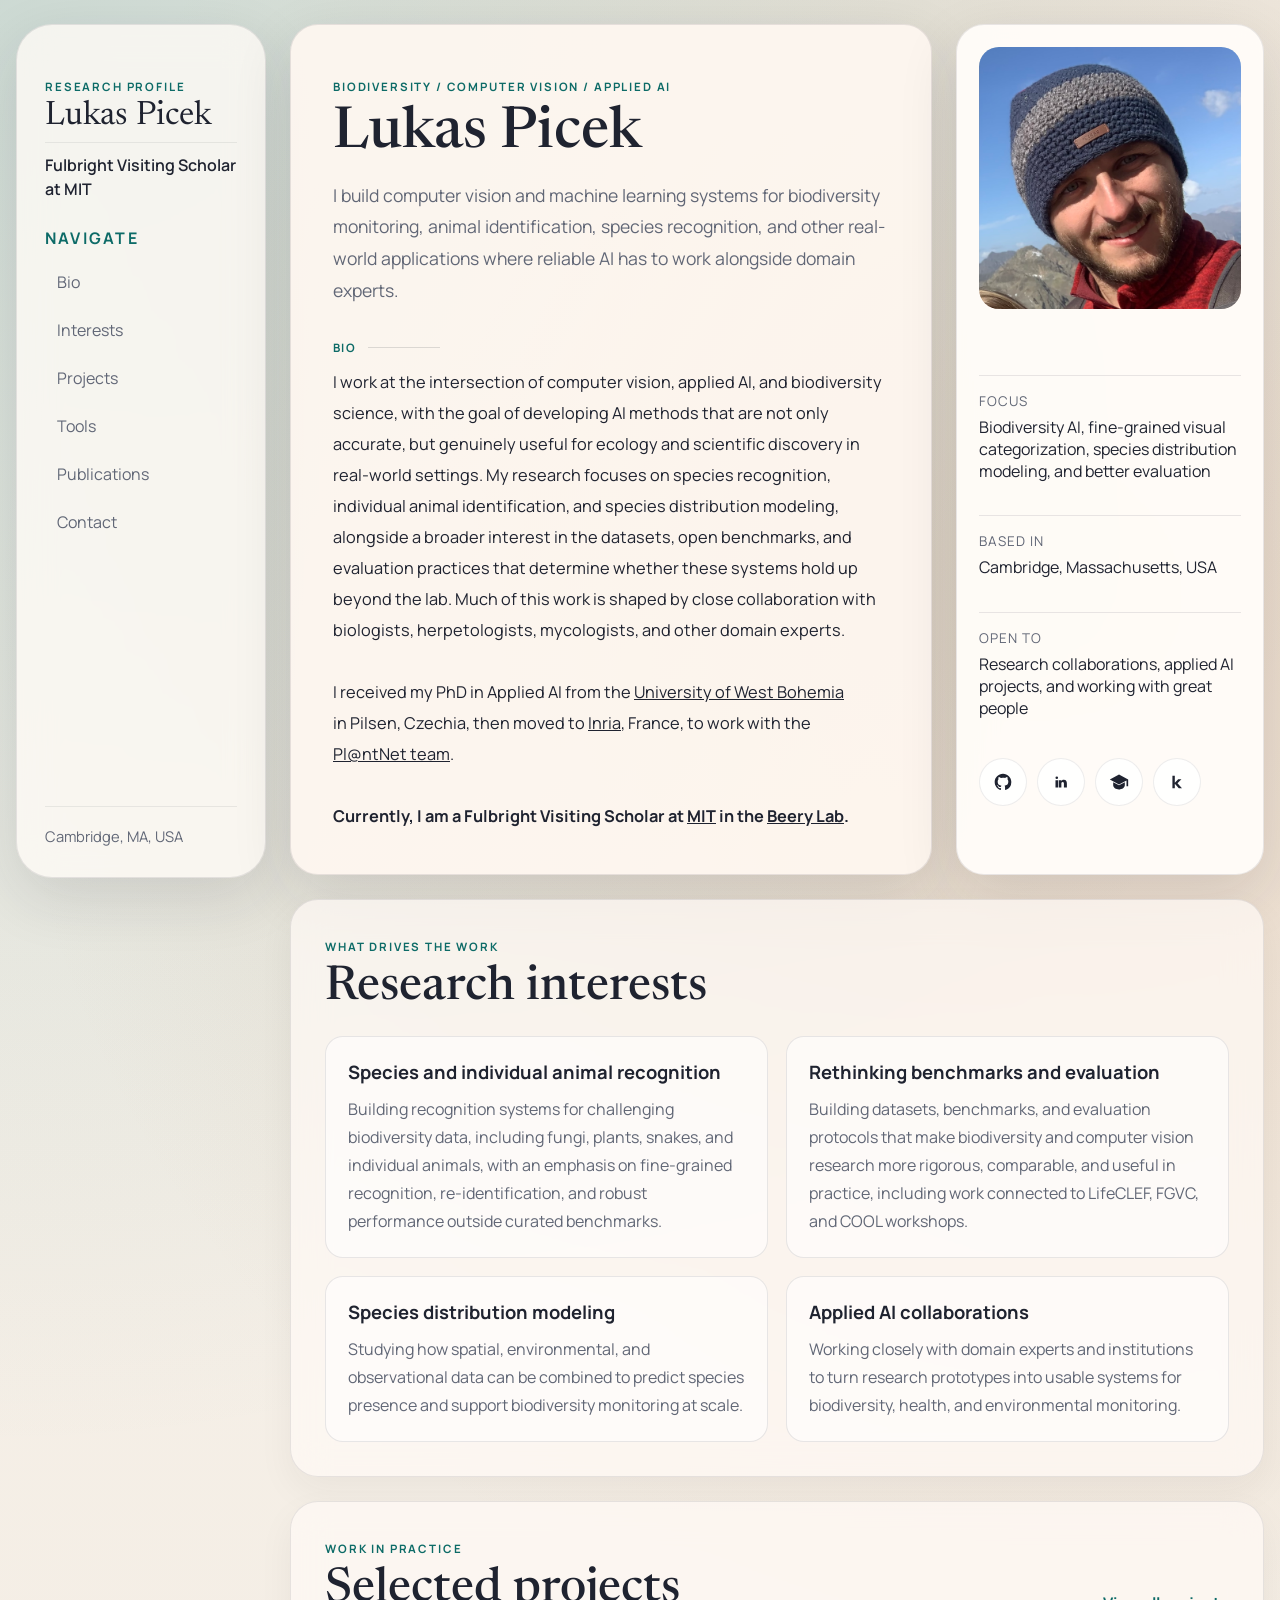
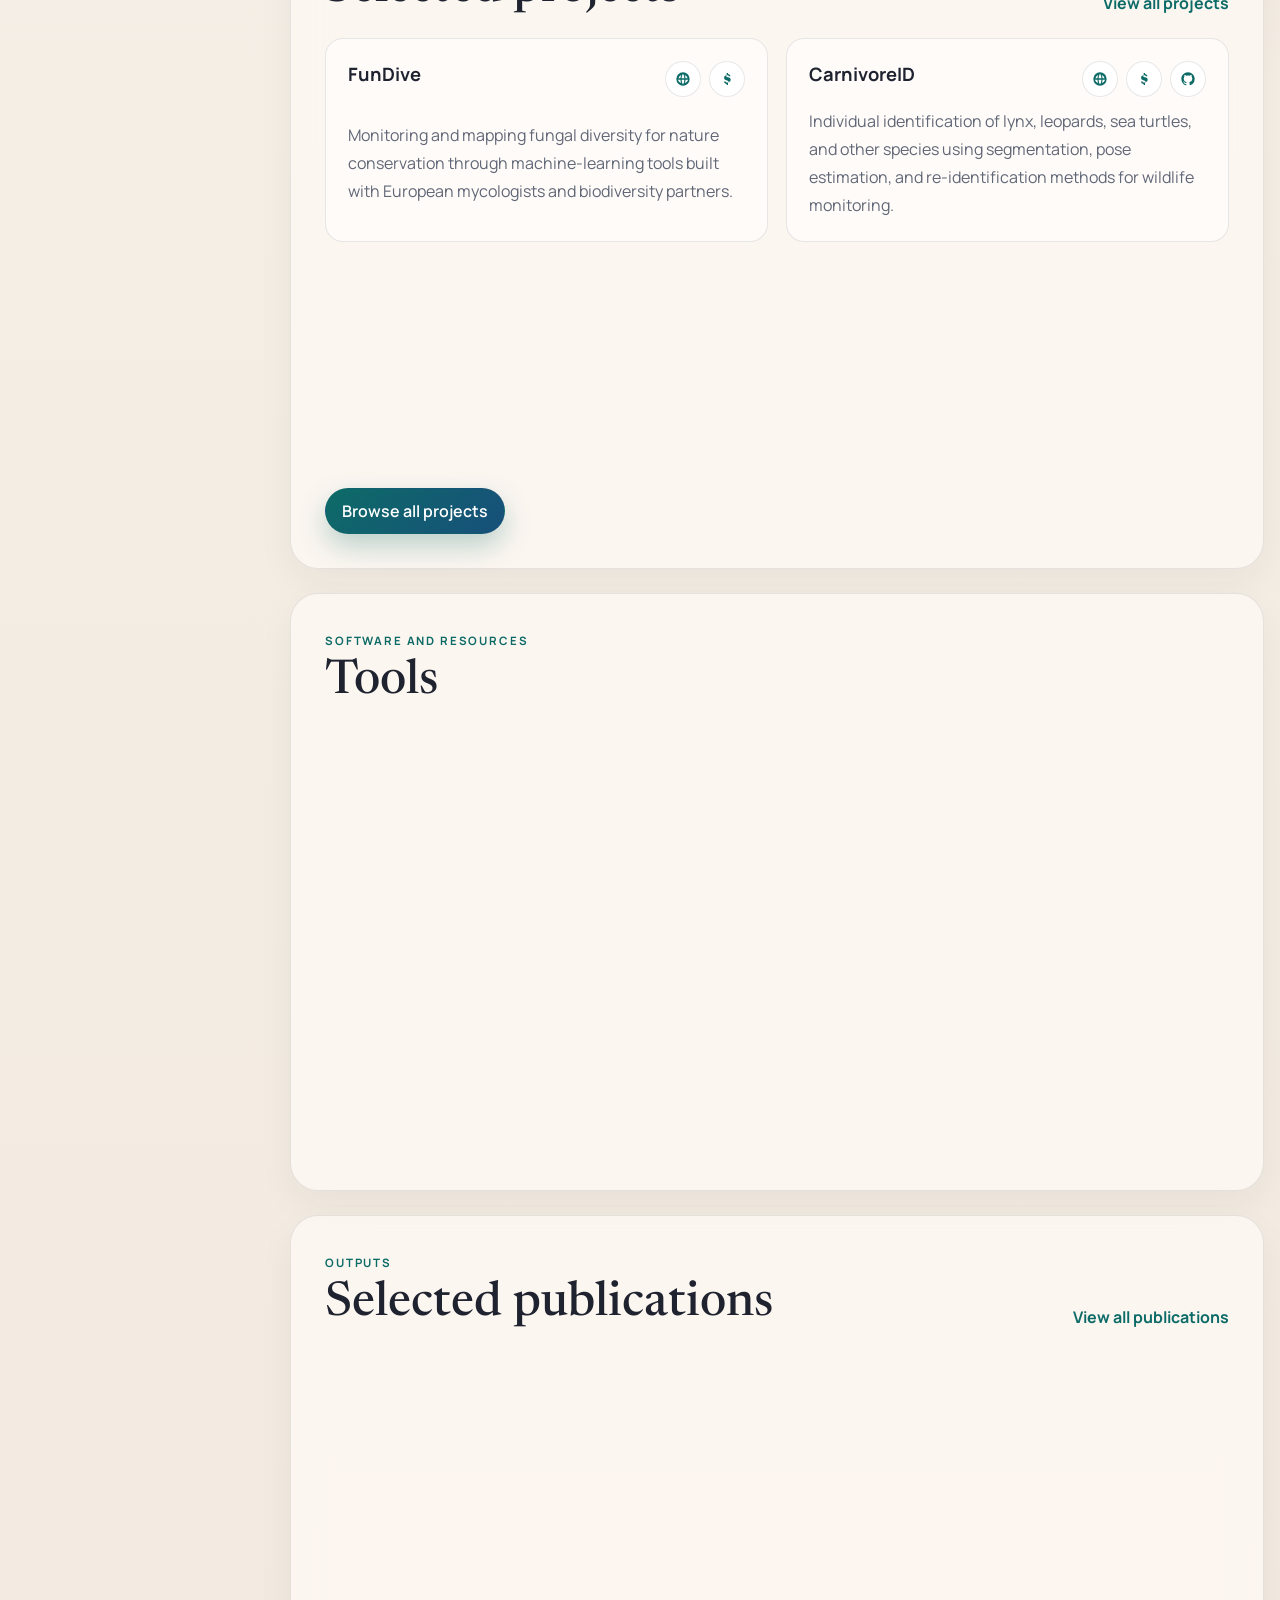
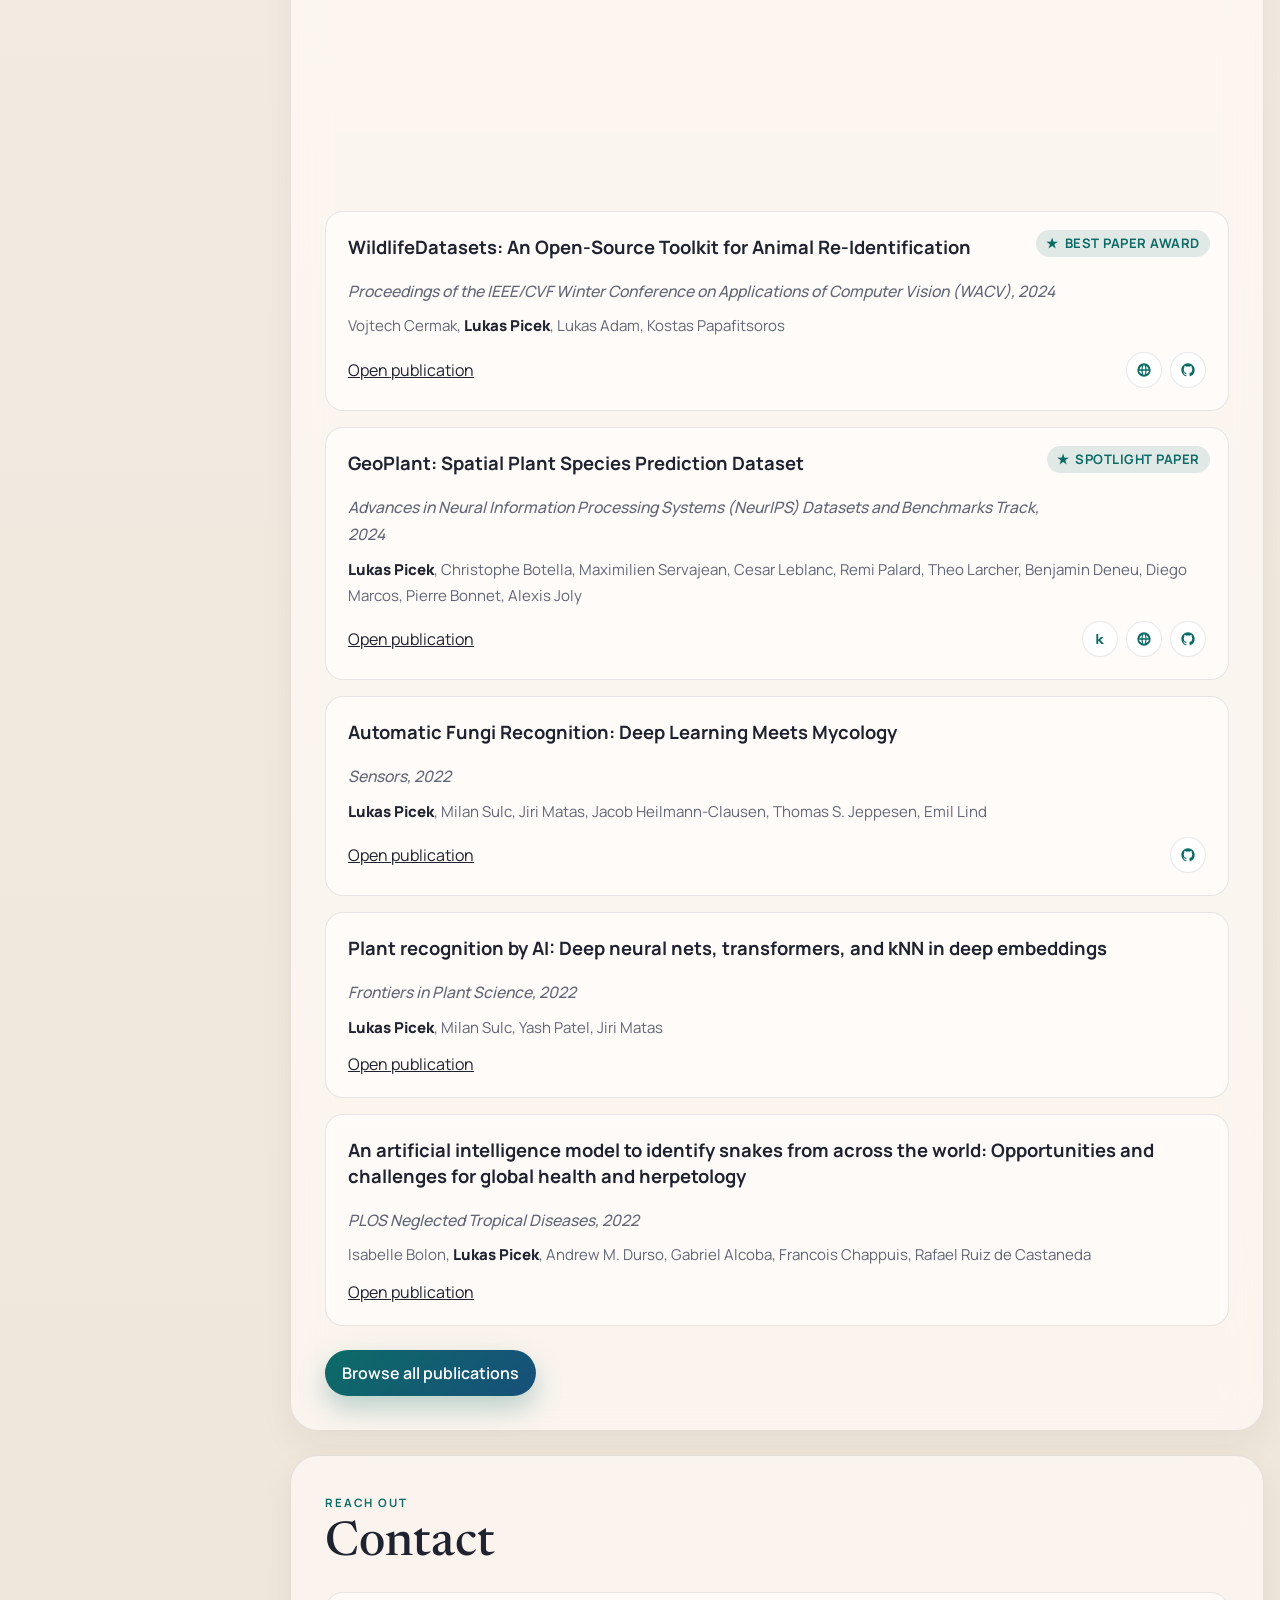
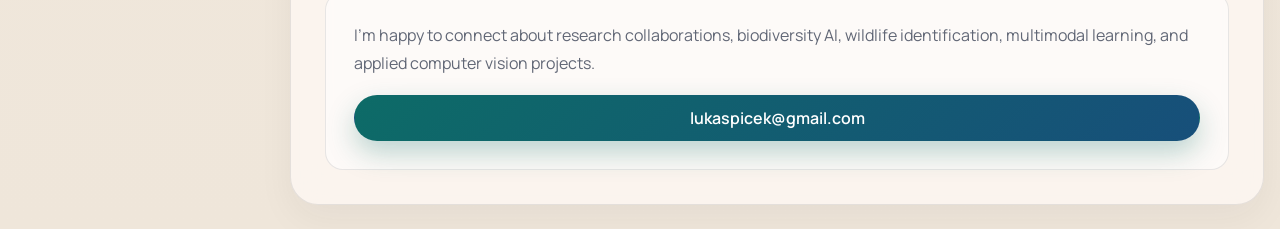
==== commit dc25dcc9: "imp: analytics alson on #..." ====
--- a/index.html
+++ b/index.html
@@ -40,12 +40,12 @@
           <div class="sidebar__middle">
             <p class="sidebar__label">Navigate</p>
             <nav class="site-nav" aria-label="Section navigation">
-              <a href="#bio">Bio</a>
-              <a href="#interests">Interests</a>
-              <a href="#projects">Projects</a>
-              <a href="#tools">Tools</a>
-              <a href="#publications">Publications</a>
-              <a href="#contact">Contact</a>
+              <a href="#bio" data-goatcounter-click="nav-bio" data-goatcounter-title="Sidebar nav: Bio">Bio</a>
+              <a href="#interests" data-goatcounter-click="nav-interests" data-goatcounter-title="Sidebar nav: Interests">Interests</a>
+              <a href="#projects" data-goatcounter-click="nav-projects" data-goatcounter-title="Sidebar nav: Projects">Projects</a>
+              <a href="#tools" data-goatcounter-click="nav-tools" data-goatcounter-title="Sidebar nav: Tools">Tools</a>
+              <a href="#publications" data-goatcounter-click="nav-publications" data-goatcounter-title="Sidebar nav: Publications">Publications</a>
+              <a href="#contact" data-goatcounter-click="nav-contact" data-goatcounter-title="Sidebar nav: Contact">Contact</a>
             </nav>
           </div>
 
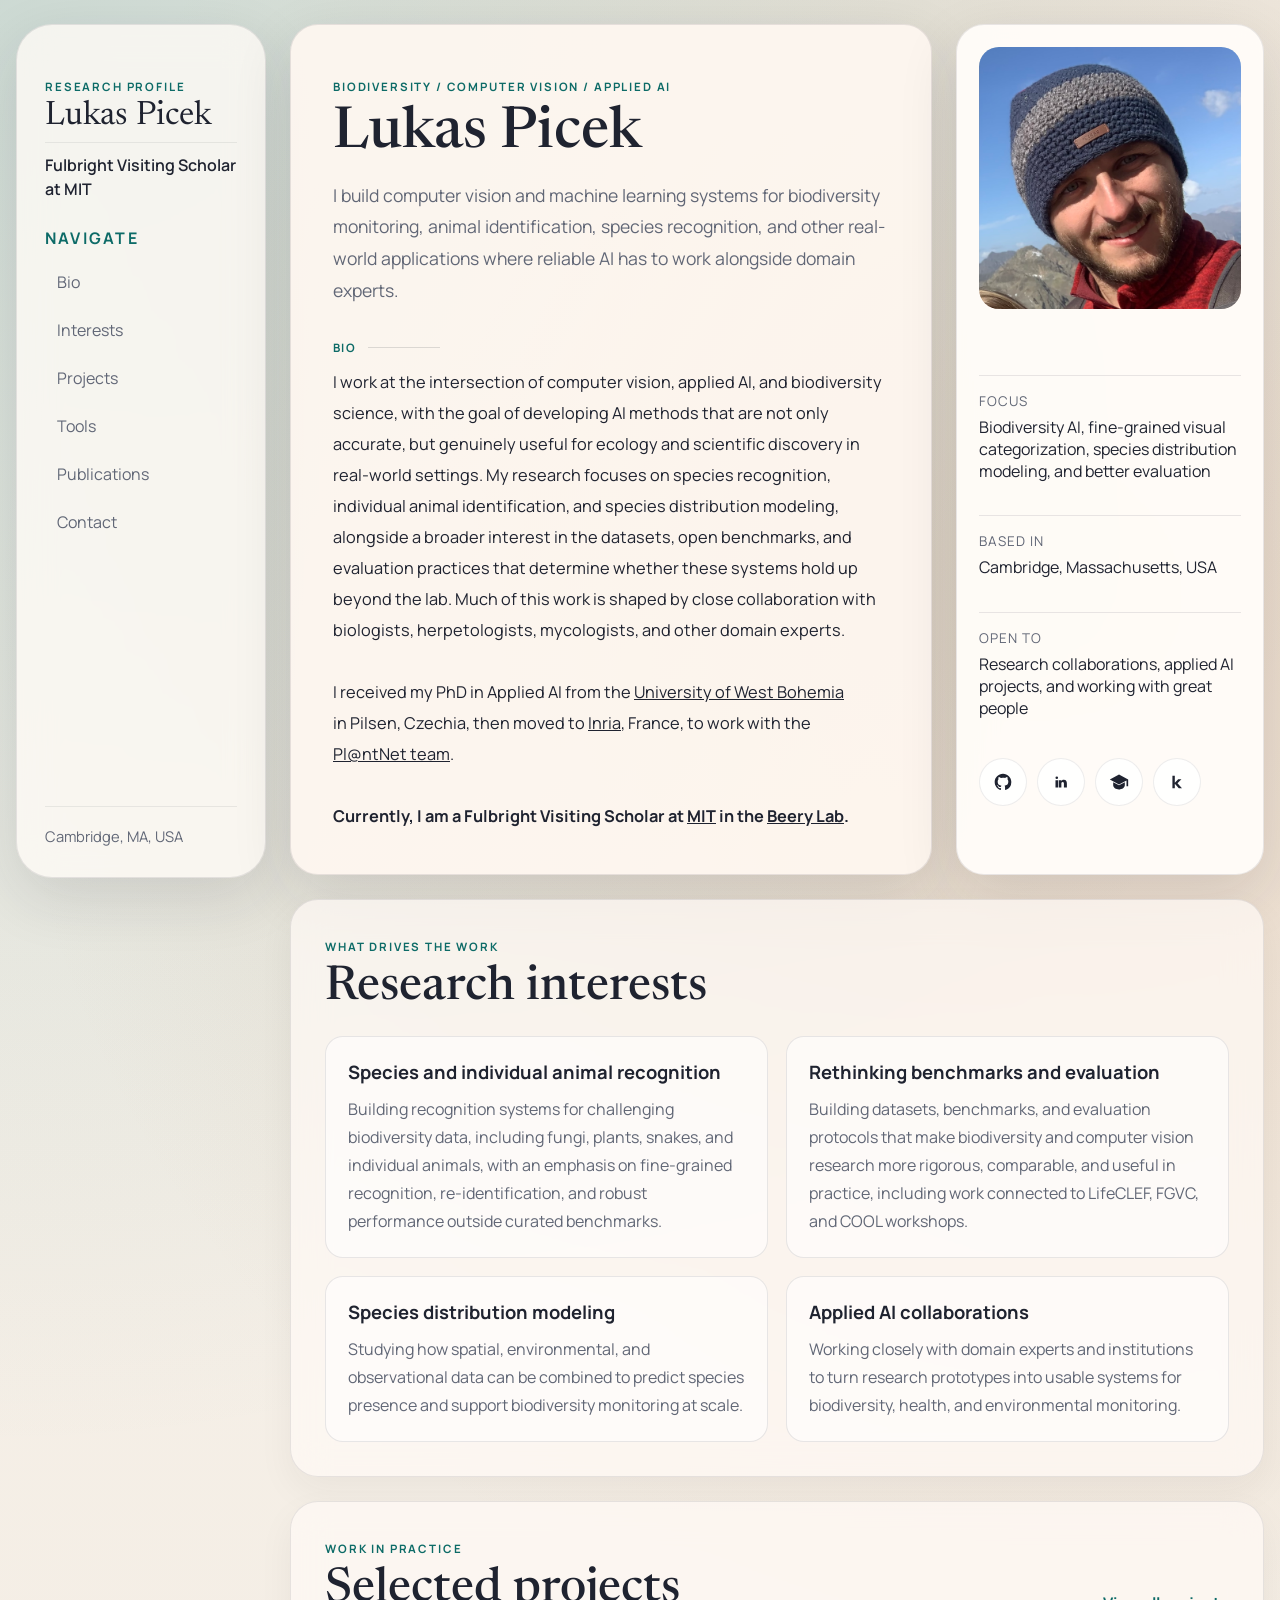
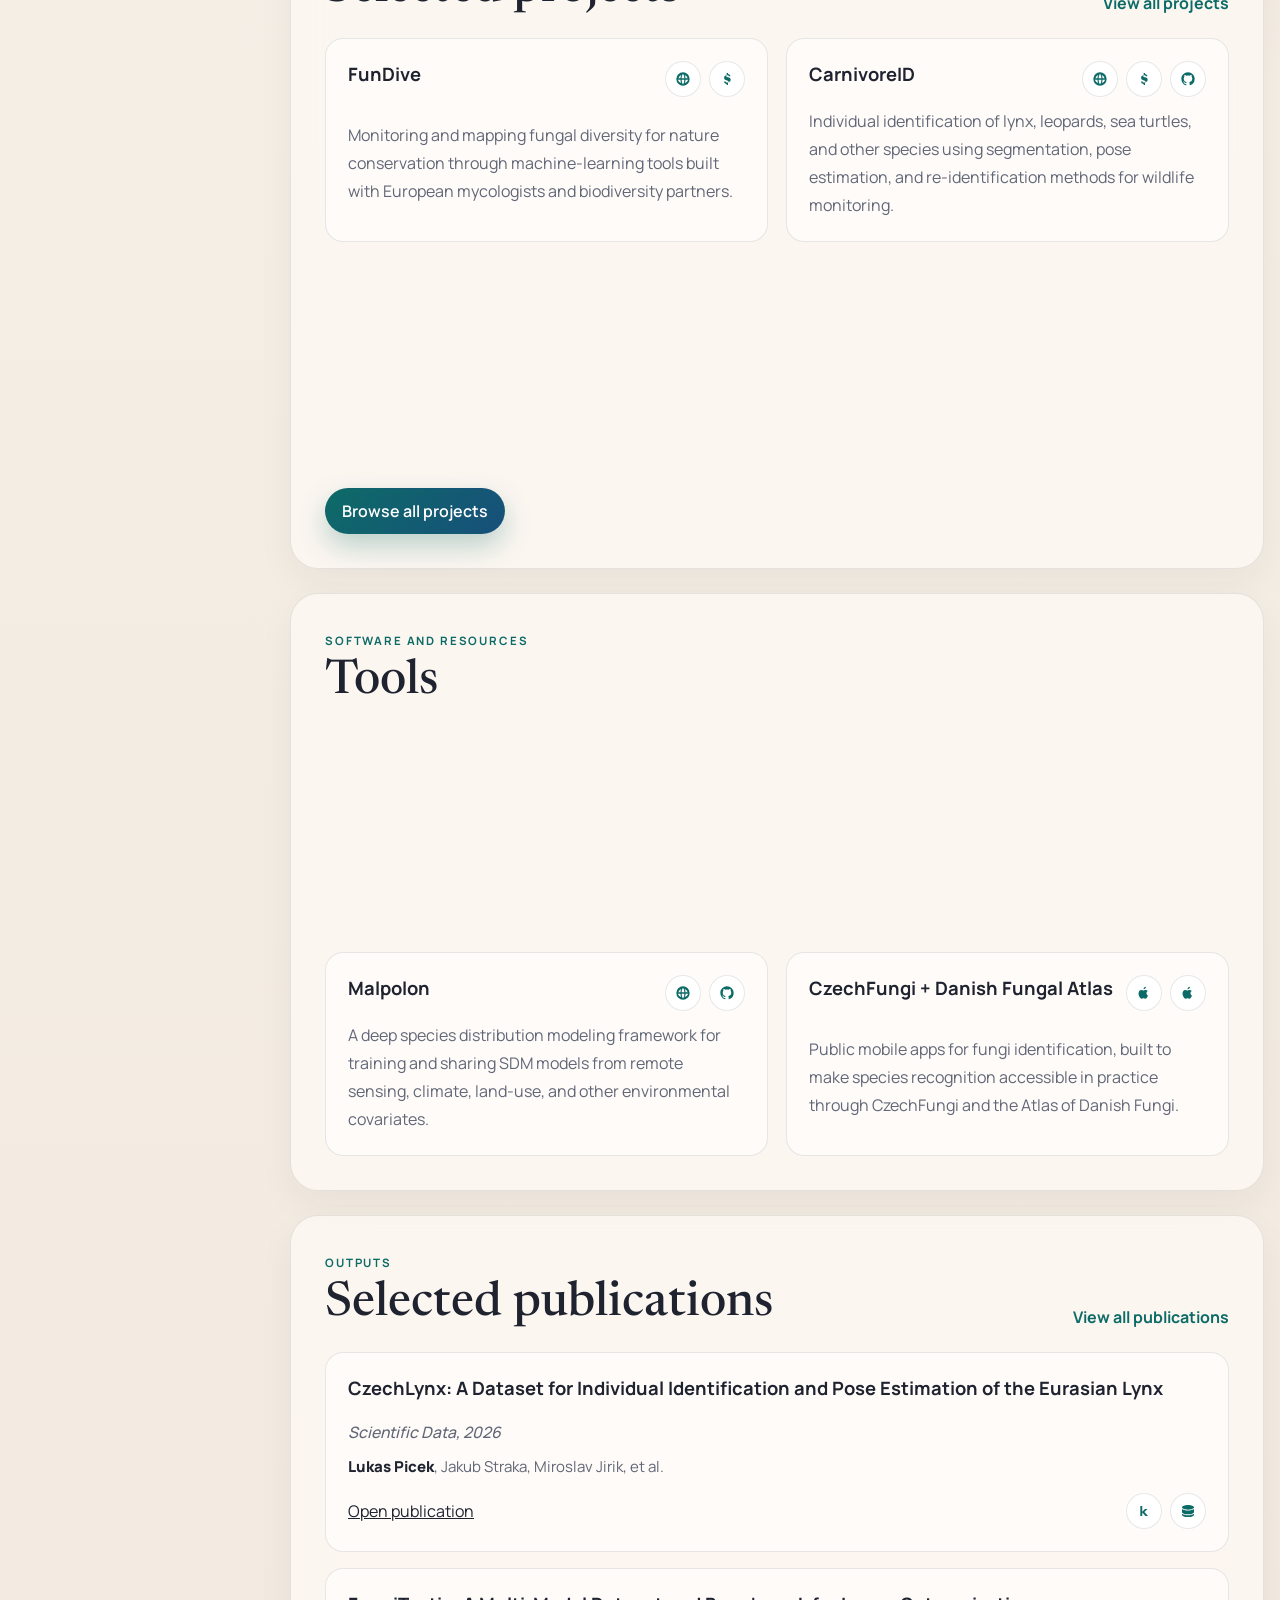
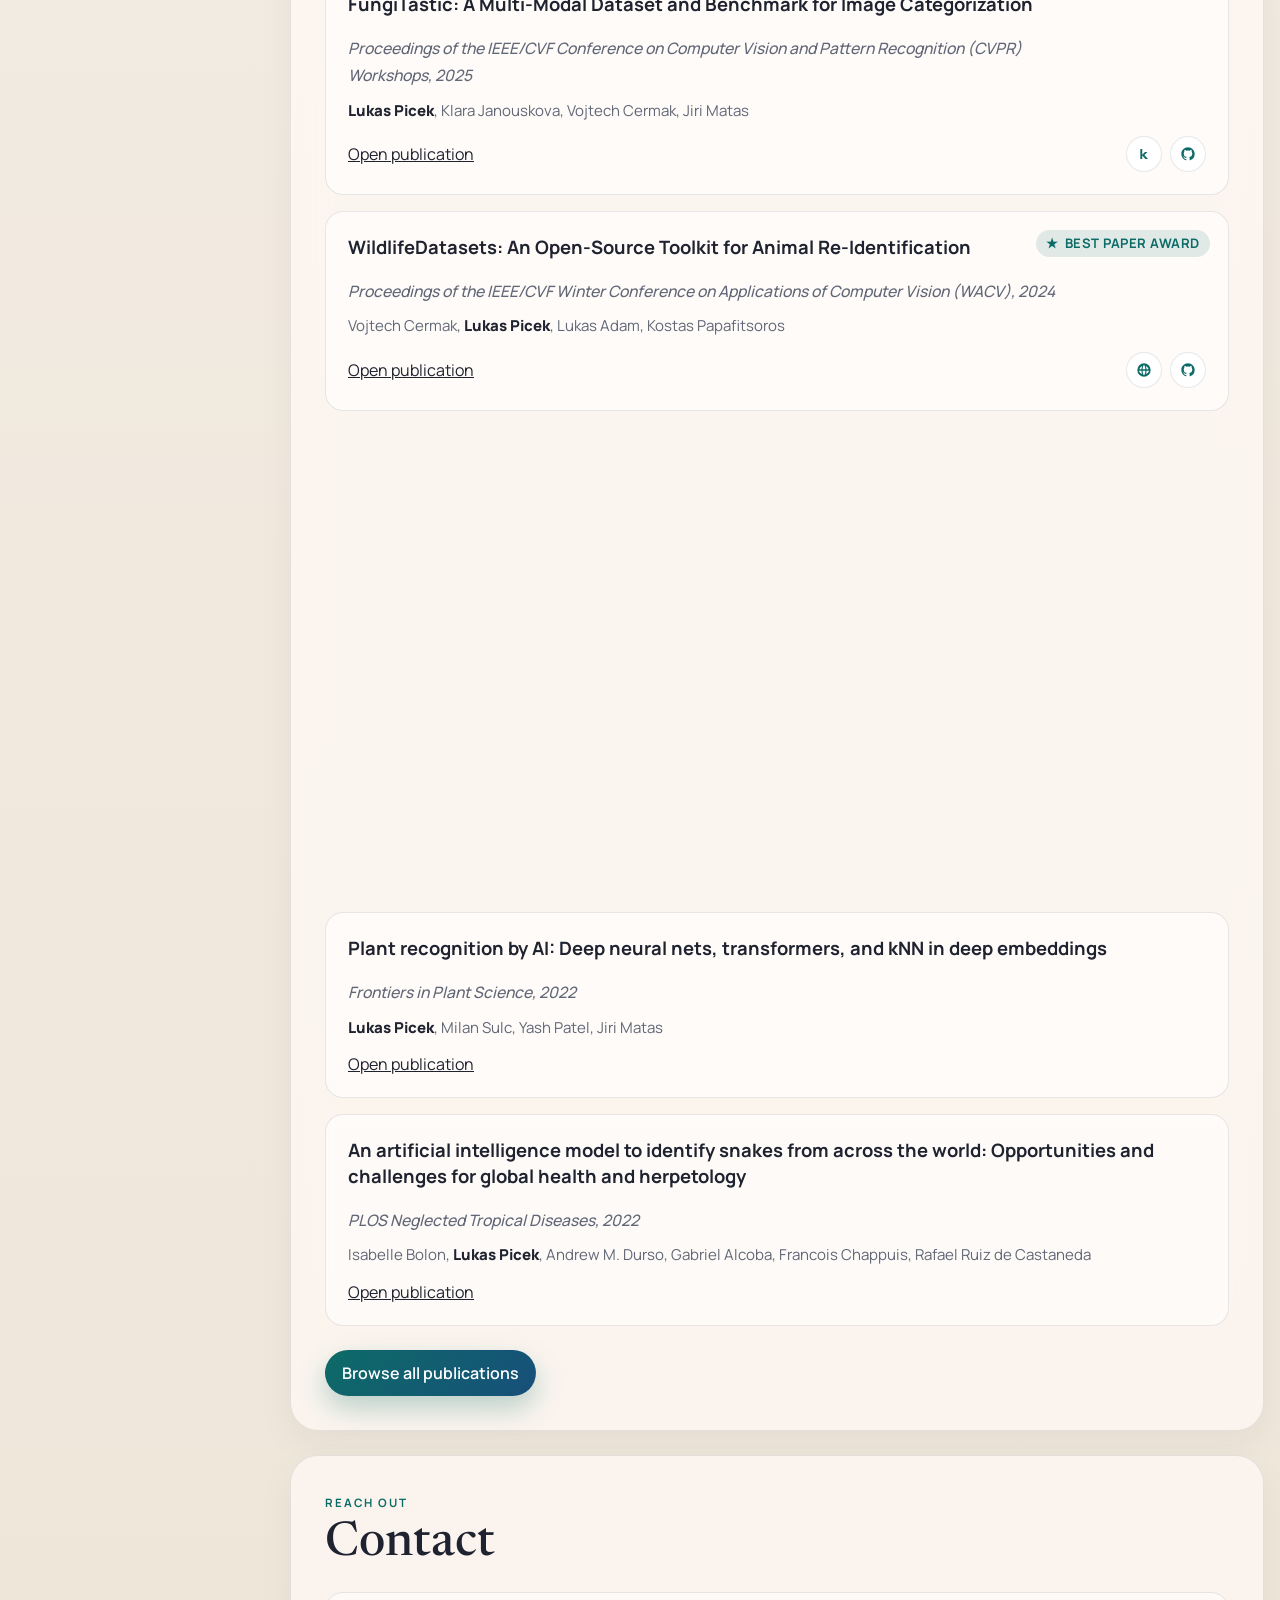
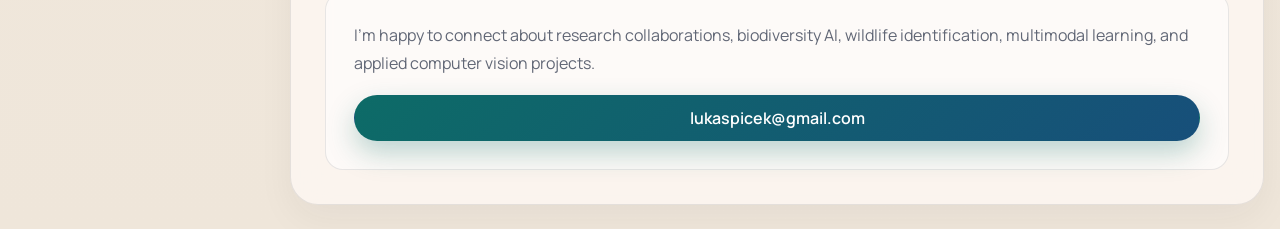
==== commit c875283b: "fix: placeholder image removed" ====
--- a/index.html
+++ b/index.html
@@ -77,8 +77,8 @@
             <div class="portrait-frame">
               <img
                 id="profile-image"
-                src="https://images.unsplash.com/photo-1494790108377-be9c29b29330?auto=format&fit=crop&w=900&q=80"
-                alt="Portrait placeholder for researcher profile"
+                src="./IMG_6920.jpg"
+                alt="Portrait of Lukas Picek"
               />
             </div>
 
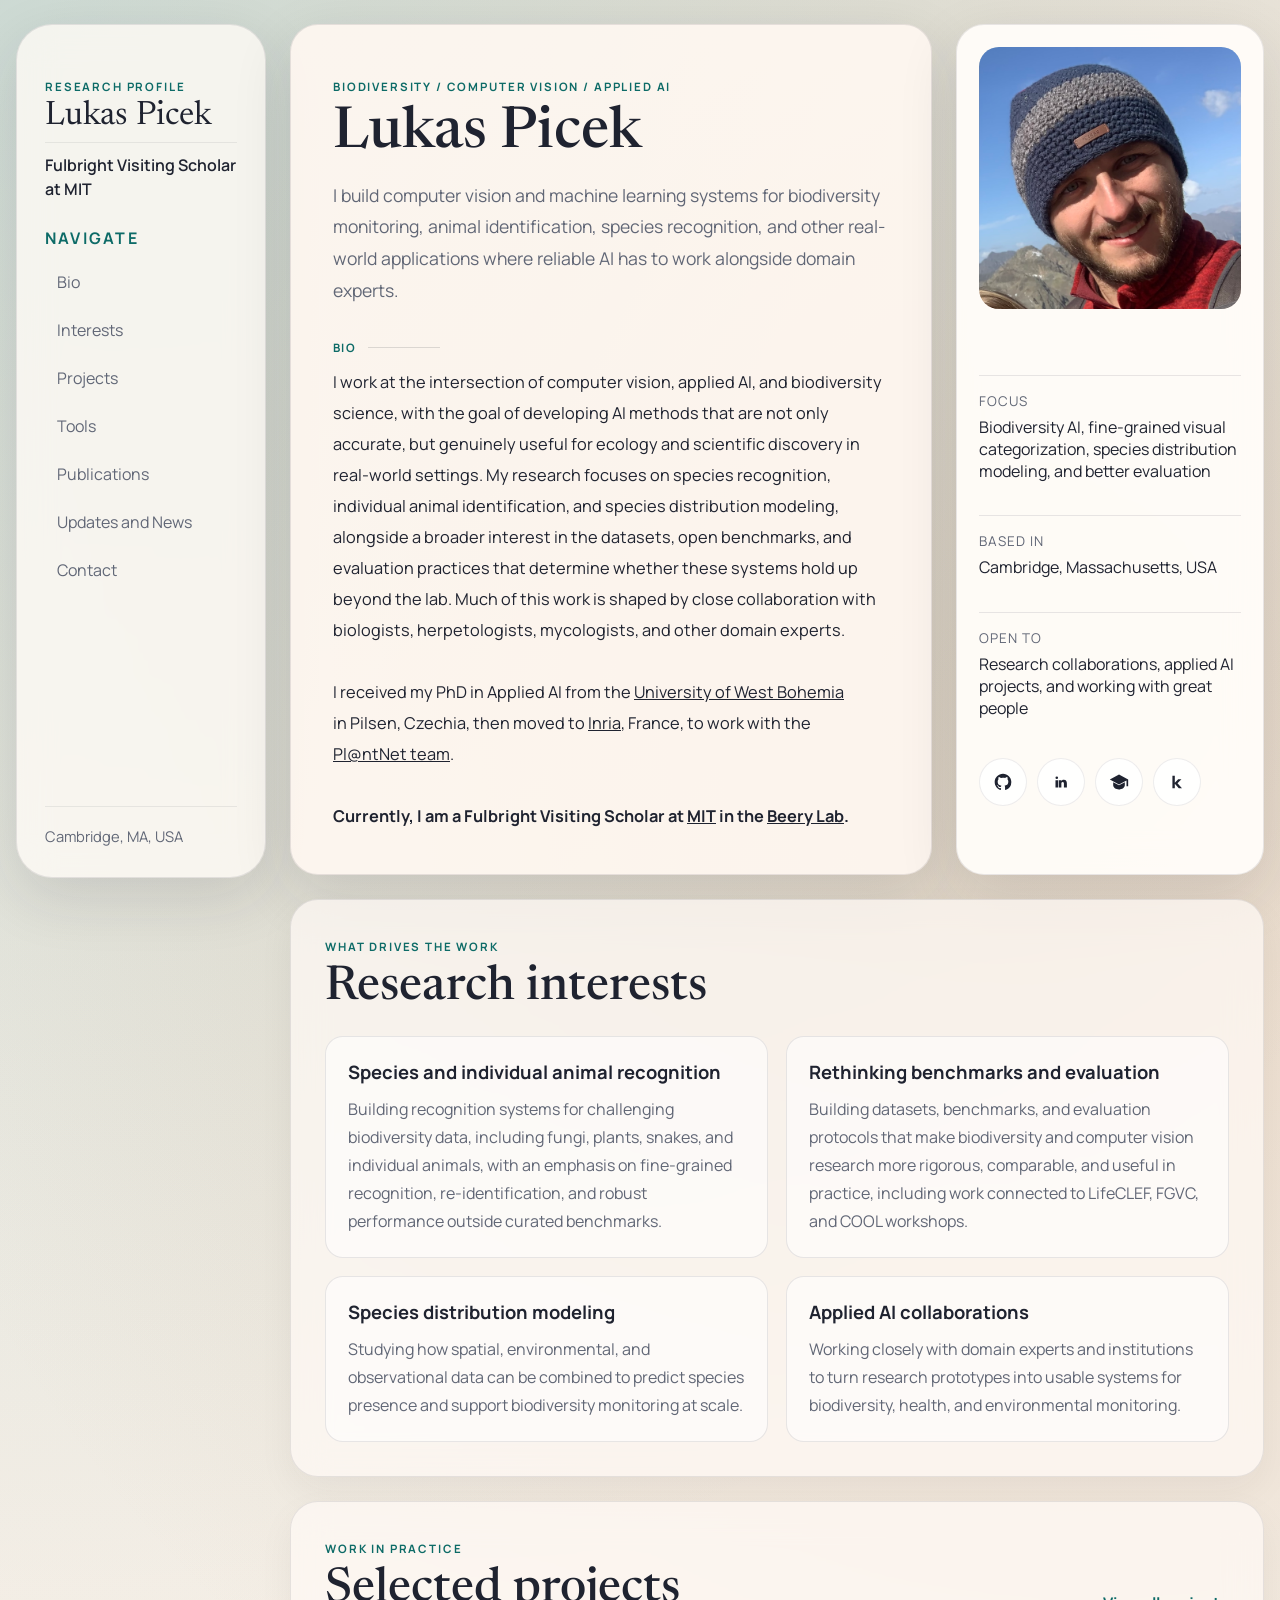
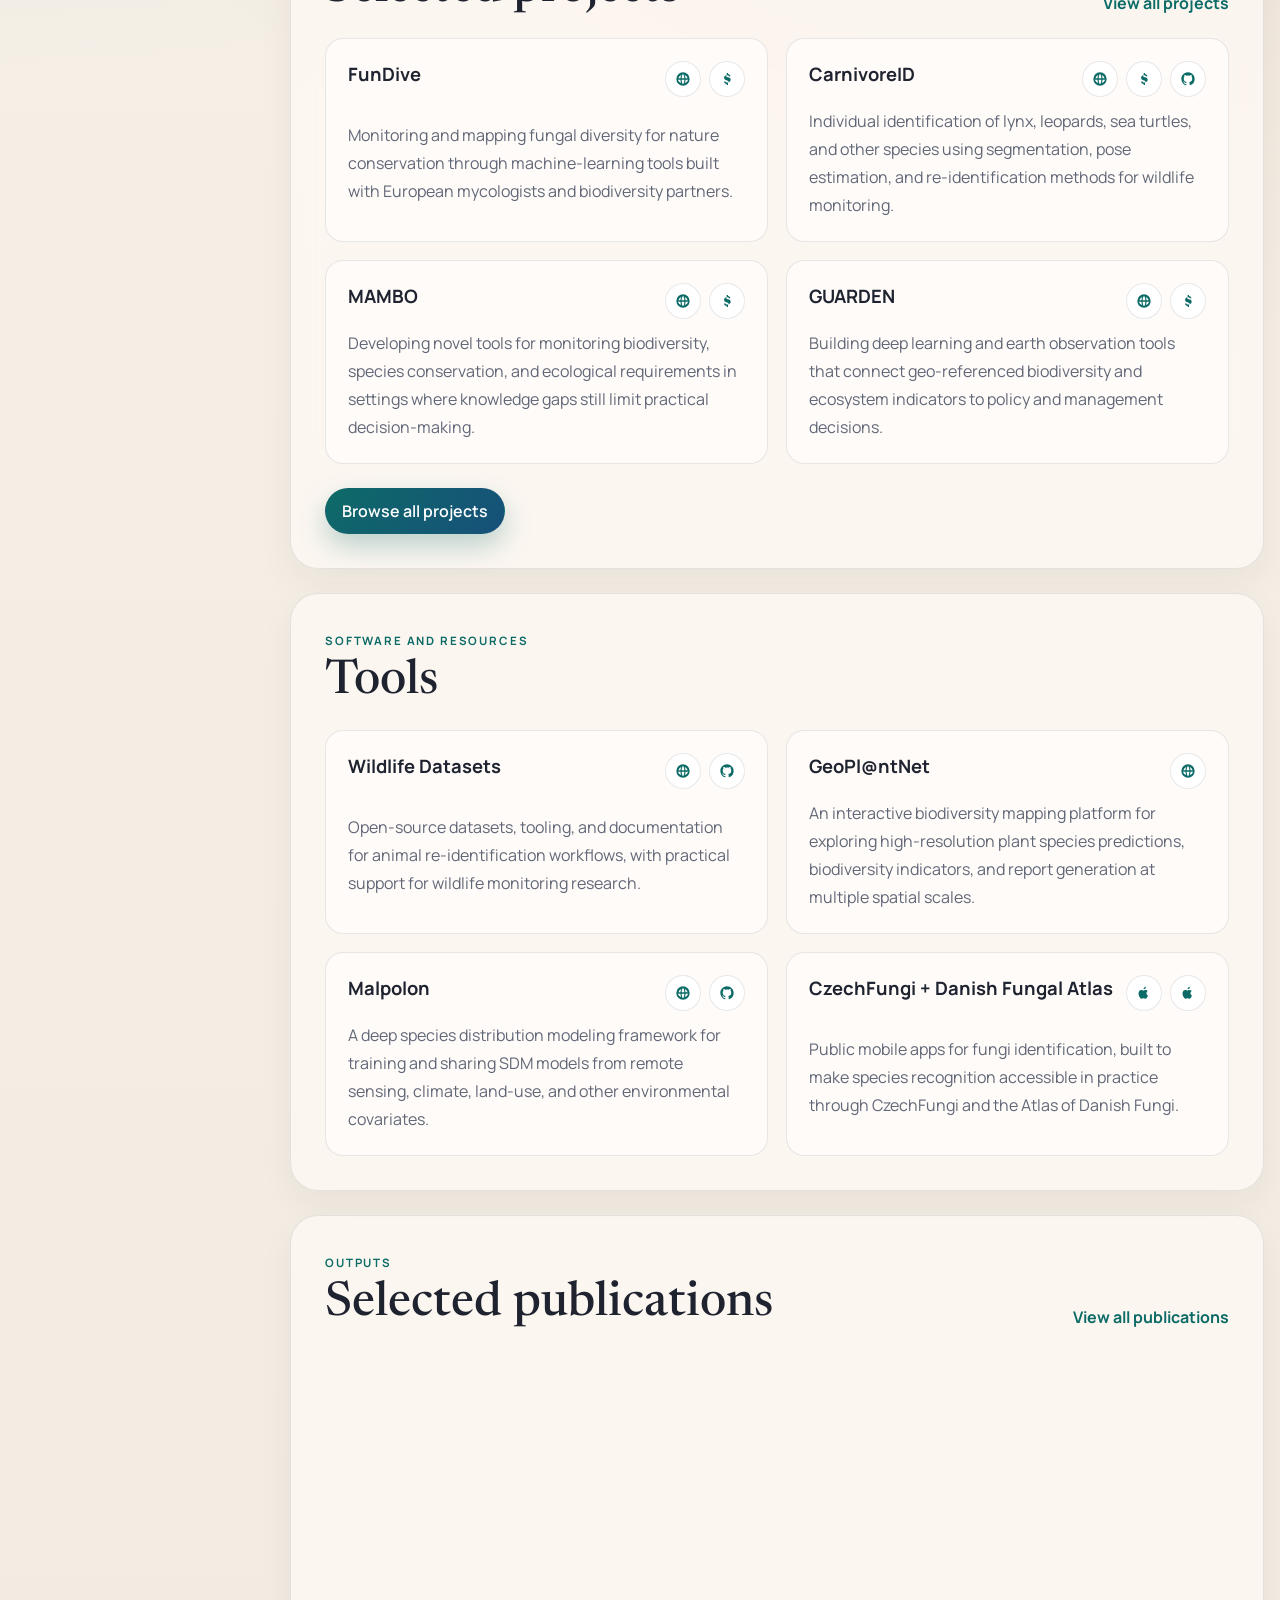
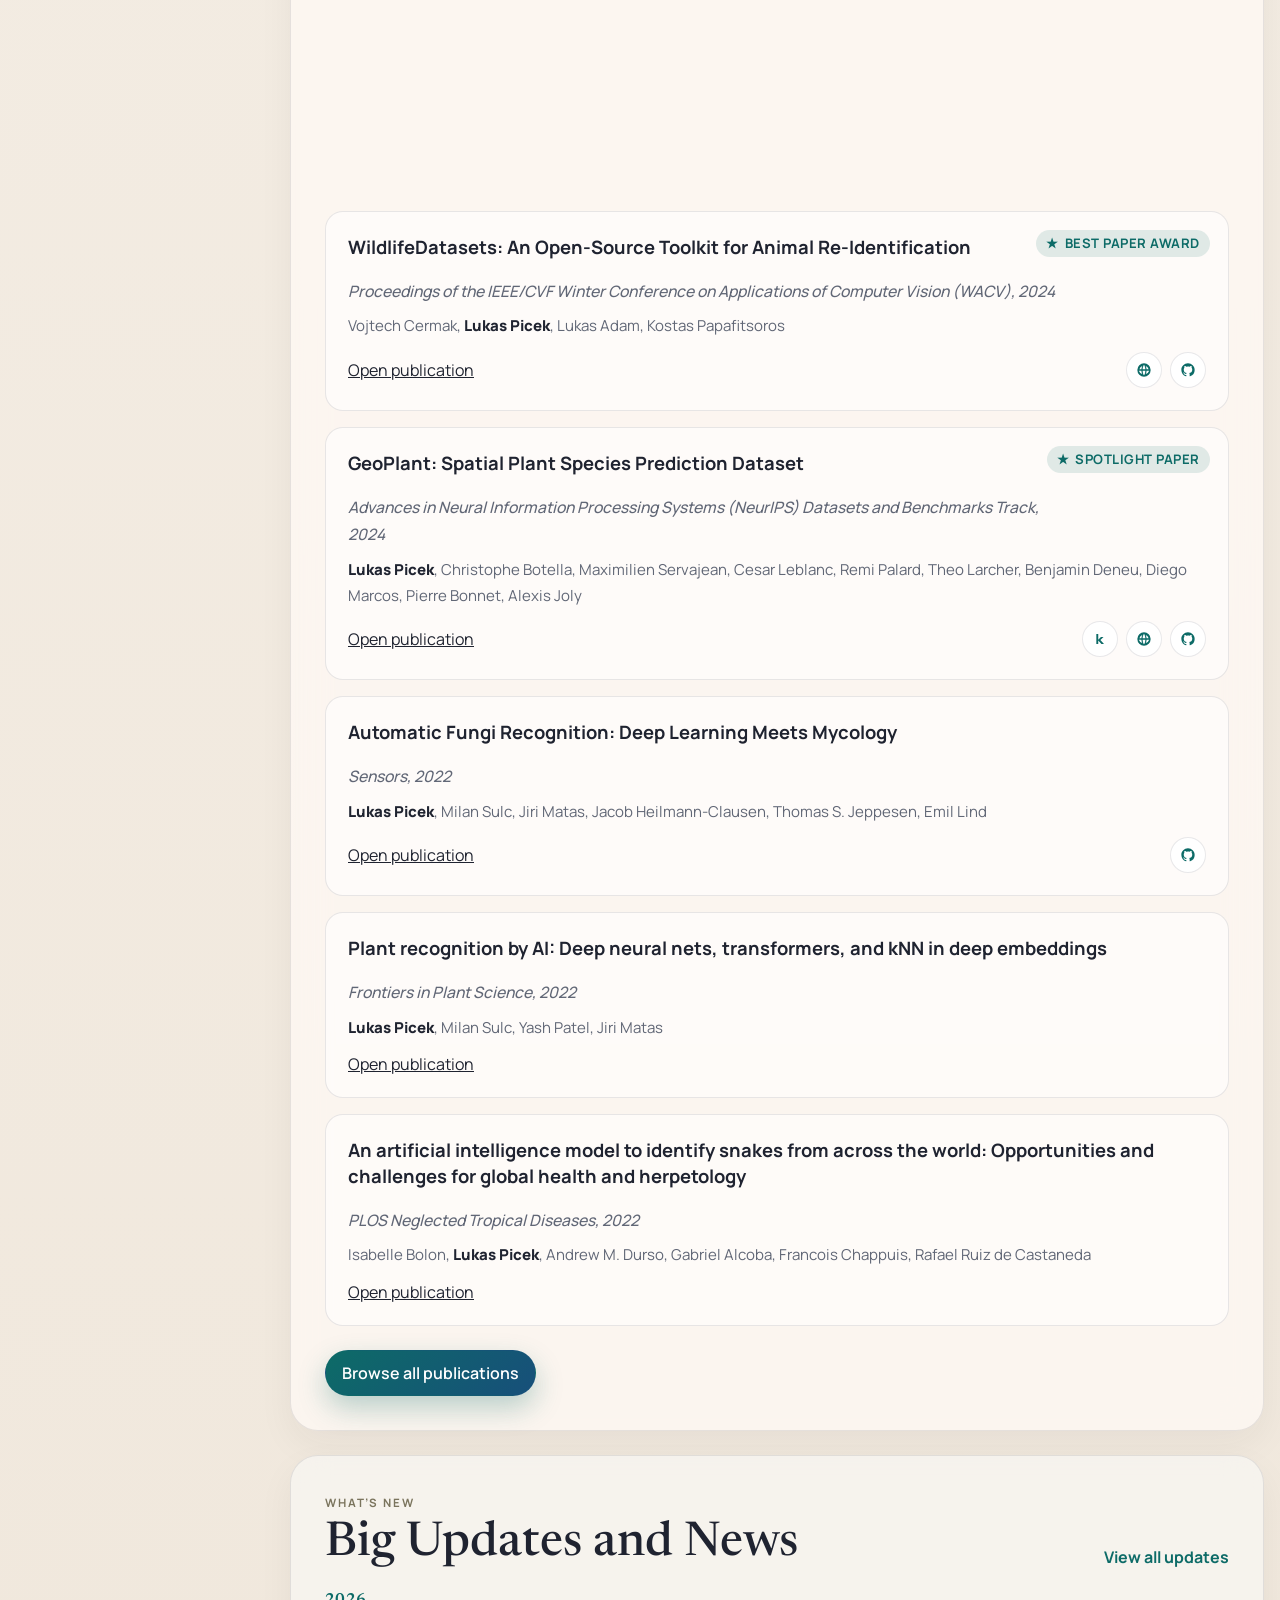
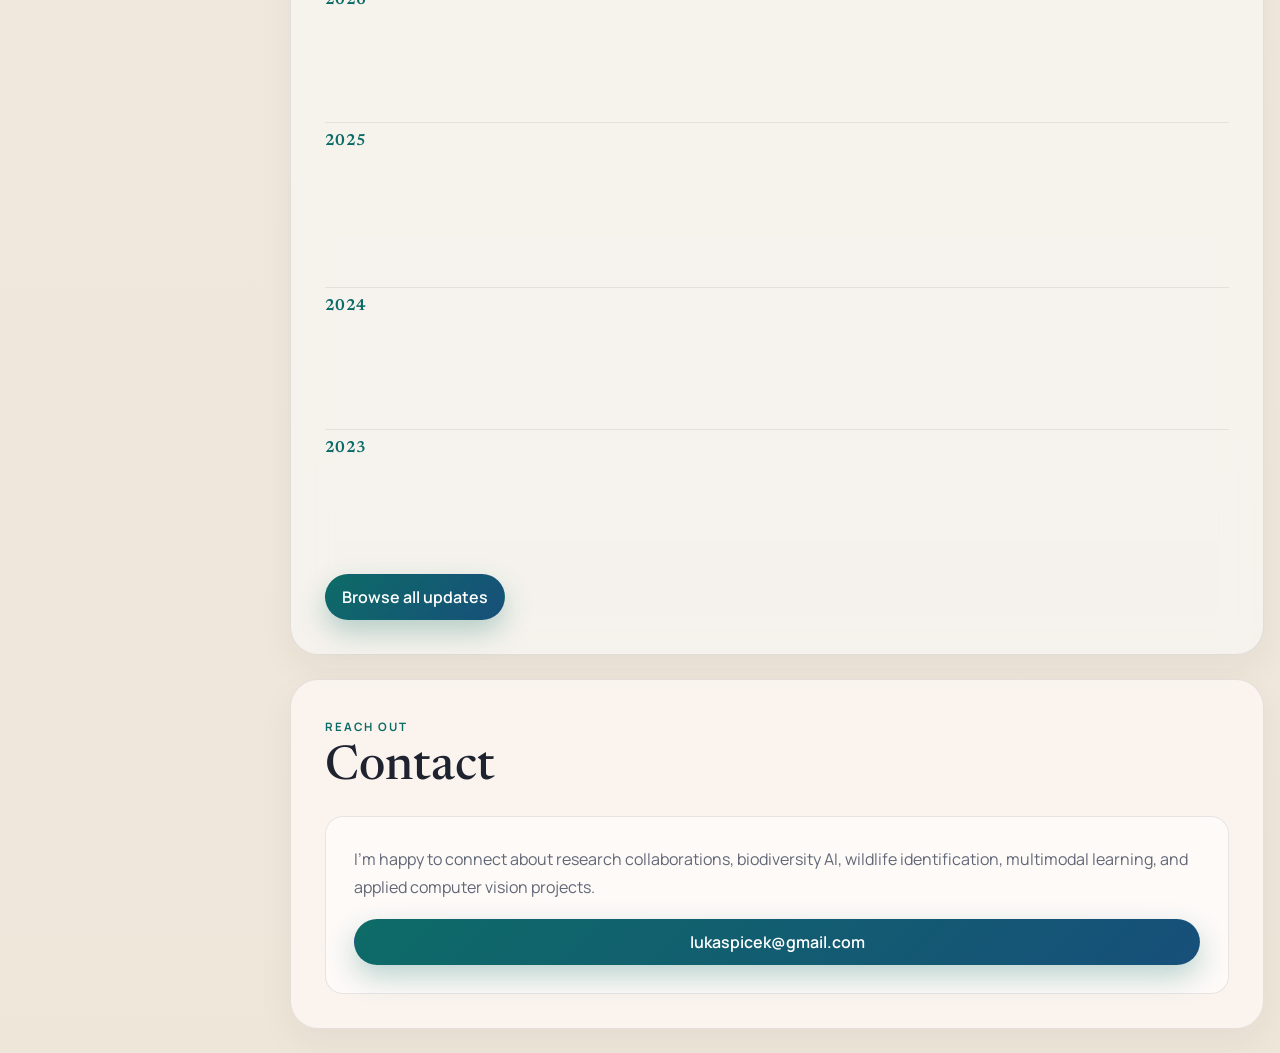
==== commit 0909e2e5: "feat: News section added" ====
--- a/index.html
+++ b/index.html
@@ -18,6 +18,7 @@
     <script defer src="./data/site-config.js"></script>
     <script defer src="./js/analytics.js"></script>
     <script defer src="./data/profile-base.js"></script>
+    <script defer src="./data/news.js"></script>
     <script defer src="./data/publications.js"></script>
     <script defer src="./js/common.js"></script>
     <script defer src="./js/home.js"></script>
@@ -45,6 +46,7 @@
               <a href="#projects" data-goatcounter-click="nav-projects" data-goatcounter-title="Sidebar nav: Projects">Projects</a>
               <a href="#tools" data-goatcounter-click="nav-tools" data-goatcounter-title="Sidebar nav: Tools">Tools</a>
               <a href="#publications" data-goatcounter-click="nav-publications" data-goatcounter-title="Sidebar nav: Publications">Publications</a>
+              <a href="#news" data-goatcounter-click="nav-news" data-goatcounter-title="Sidebar nav: Updates and News">Updates and News</a>
               <a href="#contact" data-goatcounter-click="nav-contact" data-goatcounter-title="Sidebar nav: Contact">Contact</a>
             </nav>
           </div>
@@ -145,6 +147,20 @@
           </div>
         </section>
 
+        <section id="news" class="panel panel--news">
+          <div class="section-heading section-heading--with-action">
+            <div>
+              <span>What’s new</span>
+              <h2>Big Updates and News</h2>
+            </div>
+            <a class="section-link" href="./news.html">View all updates</a>
+          </div>
+          <div id="news-list" class="timeline timeline--compact"></div>
+          <div class="panel__actions">
+            <a class="button-link" href="./news.html">Browse all updates</a>
+          </div>
+        </section>
+
         <section id="contact" class="panel panel--contact">
           <div class="section-heading">
             <span>Reach out</span>
--- a/styles.css
+++ b/styles.css
@@ -422,6 +422,10 @@
   background: rgba(247, 248, 244, 0.76);
 }
 
+.panel--news {
+  background: rgba(247, 246, 242, 0.76);
+}
+
 .panel--interests .section-heading span {
   color: #9d6e4a;
 }
@@ -436,6 +440,10 @@
 
 .panel--publications .section-heading span {
   color: #5e776c;
+}
+
+.panel--news .section-heading span {
+  color: #7a745d;
 }
 
 .interest-grid,
@@ -564,6 +572,30 @@
 .timeline {
   display: grid;
   gap: 16px;
+}
+
+.timeline--compact {
+  grid-template-columns: minmax(0, 1fr);
+  gap: 8px;
+}
+
+.timeline-year-divider {
+  margin-top: 12px;
+  padding-top: 10px;
+  border-top: 1px solid rgba(31, 35, 48, 0.08);
+  color: var(--accent);
+  font-family: "Newsreader", Georgia, serif;
+  font-size: 1rem;
+  font-weight: 600;
+  letter-spacing: 0.02em;
+  line-height: 1.1;
+  text-align: left;
+}
+
+.timeline-year-divider:first-child {
+  margin-top: 0;
+  padding-top: 0;
+  border-top: 0;
 }
 
 .publication-item {
@@ -777,19 +809,99 @@
 
 .timeline-item {
   display: grid;
-  grid-template-columns: 140px minmax(0, 1fr);
-  gap: 18px;
+  grid-template-columns: 112px minmax(0, 1fr);
+  gap: 14px;
   align-items: start;
 }
 
 .timeline-item__body {
-  display: grid;
+  position: relative;
+  padding-left: 12px;
+}
+
+.timeline-item__body::before {
+  content: "";
+  position: absolute;
+  left: 0;
+  top: 0.22em;
+  bottom: 0.22em;
+  width: 2px;
+  border-radius: 999px;
+  background: rgba(31, 35, 48, 0.12);
+}
+
+.timeline-item--featured .timeline-item__body::before {
+  background: rgba(167, 119, 79, 0.5);
+}
+
+.timeline-item--compact {
+  grid-template-columns: 76px minmax(0, 1fr);
   gap: 10px;
+  padding: 0;
+  border: 0;
+  background: transparent;
+  border-radius: 0;
+  align-items: center;
+}
+
+.timeline-item__body {
+  display: grid;
+  gap: 6px;
 }
 
 .timeline-item time {
   font-weight: 700;
   color: var(--accent);
+  font-size: 0.92rem;
+  line-height: 1.5;
+}
+
+.timeline-item__date {
+  display: block;
+  text-align: left;
+  white-space: nowrap;
+  padding-left: 6px;
+}
+
+.timeline-item p {
+  line-height: 1.62;
+}
+
+.timeline-item p em {
+  font-style: italic;
+}
+
+.timeline-item__text--bold {
+  font-weight: 700;
+  color: var(--text);
+}
+
+.timeline-item--compact time {
+  font-size: 0.83rem;
+  letter-spacing: 0.02em;
+}
+
+.timeline-item--compact p {
+  font-size: 0.96rem;
+  line-height: 1.5;
+}
+
+.timeline-item--compact .timeline-item__body {
+  display: flex;
+  align-items: baseline;
+  gap: 10px;
+  flex-wrap: nowrap;
+}
+
+.timeline-item--compact .timeline-item__body p {
+  flex: 1;
+}
+
+.timeline-item--compact .project-card__link {
+  flex-shrink: 0;
+  white-space: nowrap;
+  margin-top: 0;
+  font-size: 0.94rem;
 }
 
 .contact-card {
